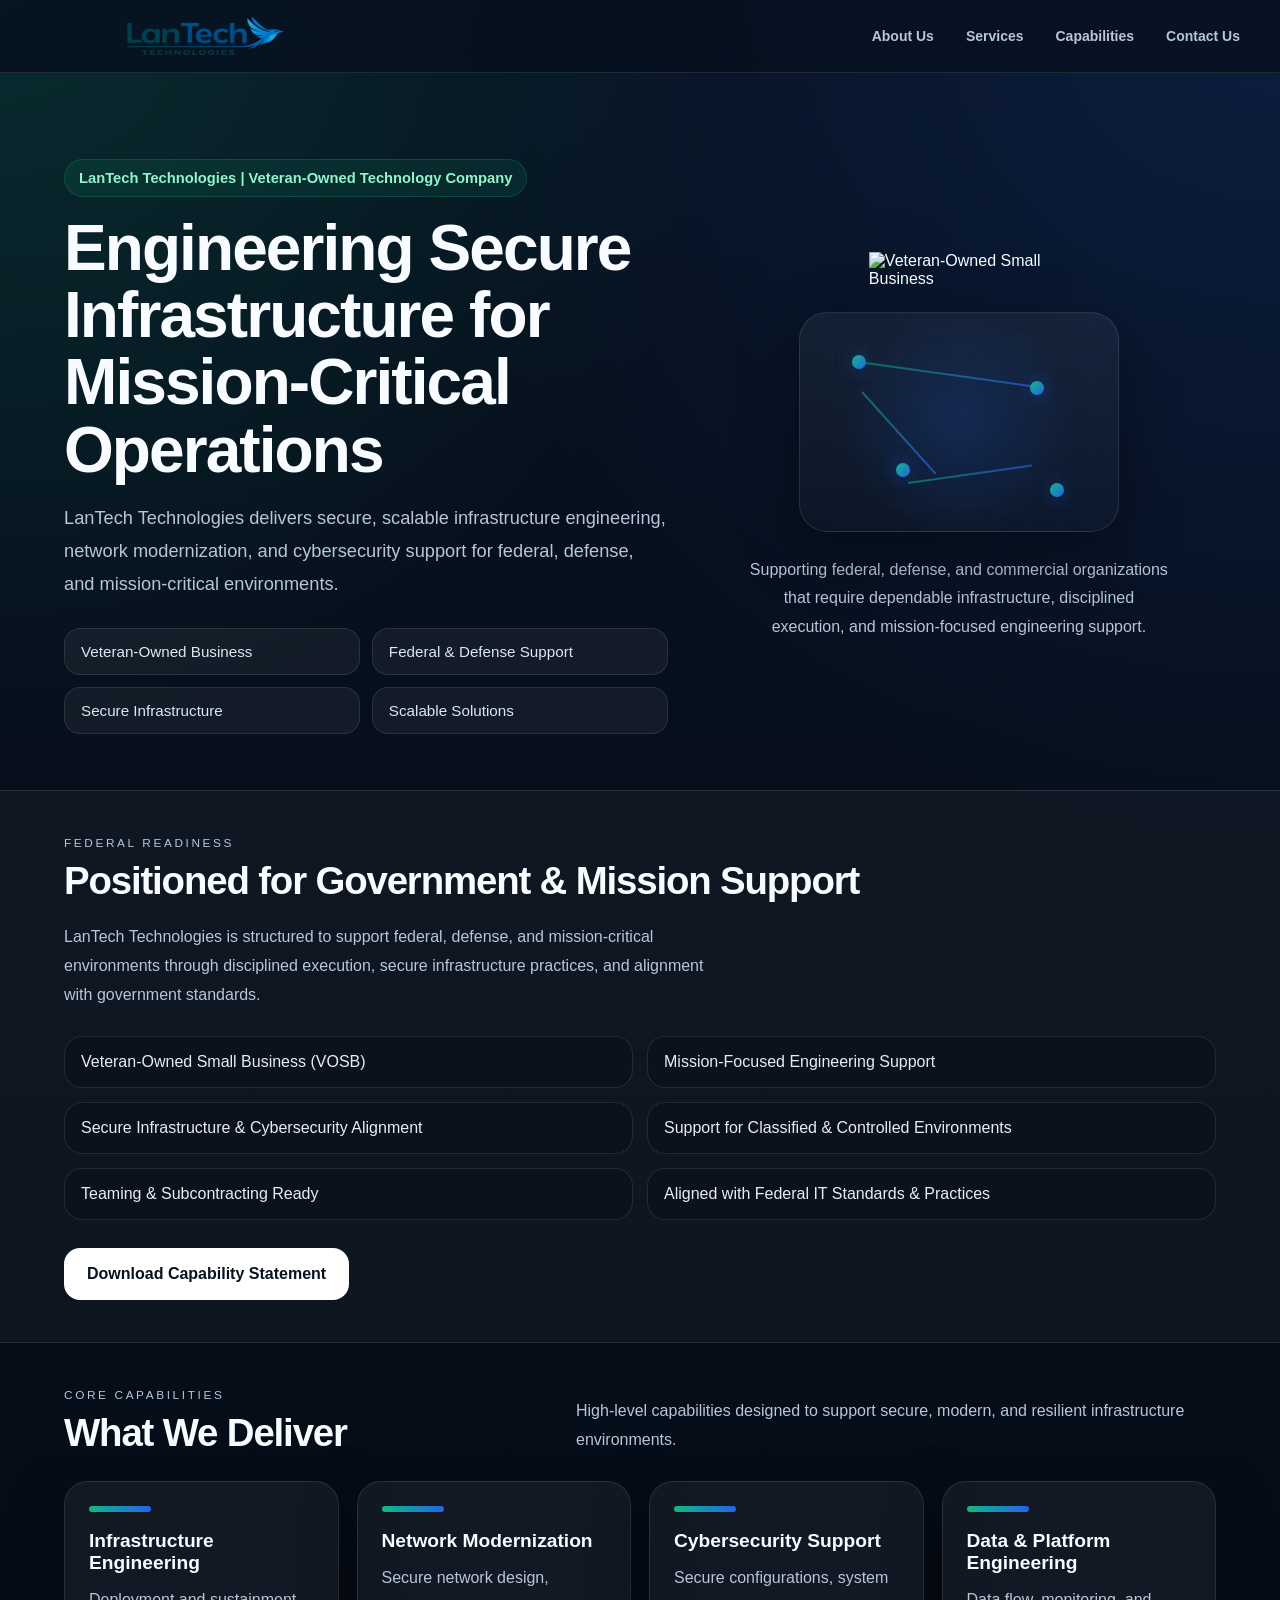
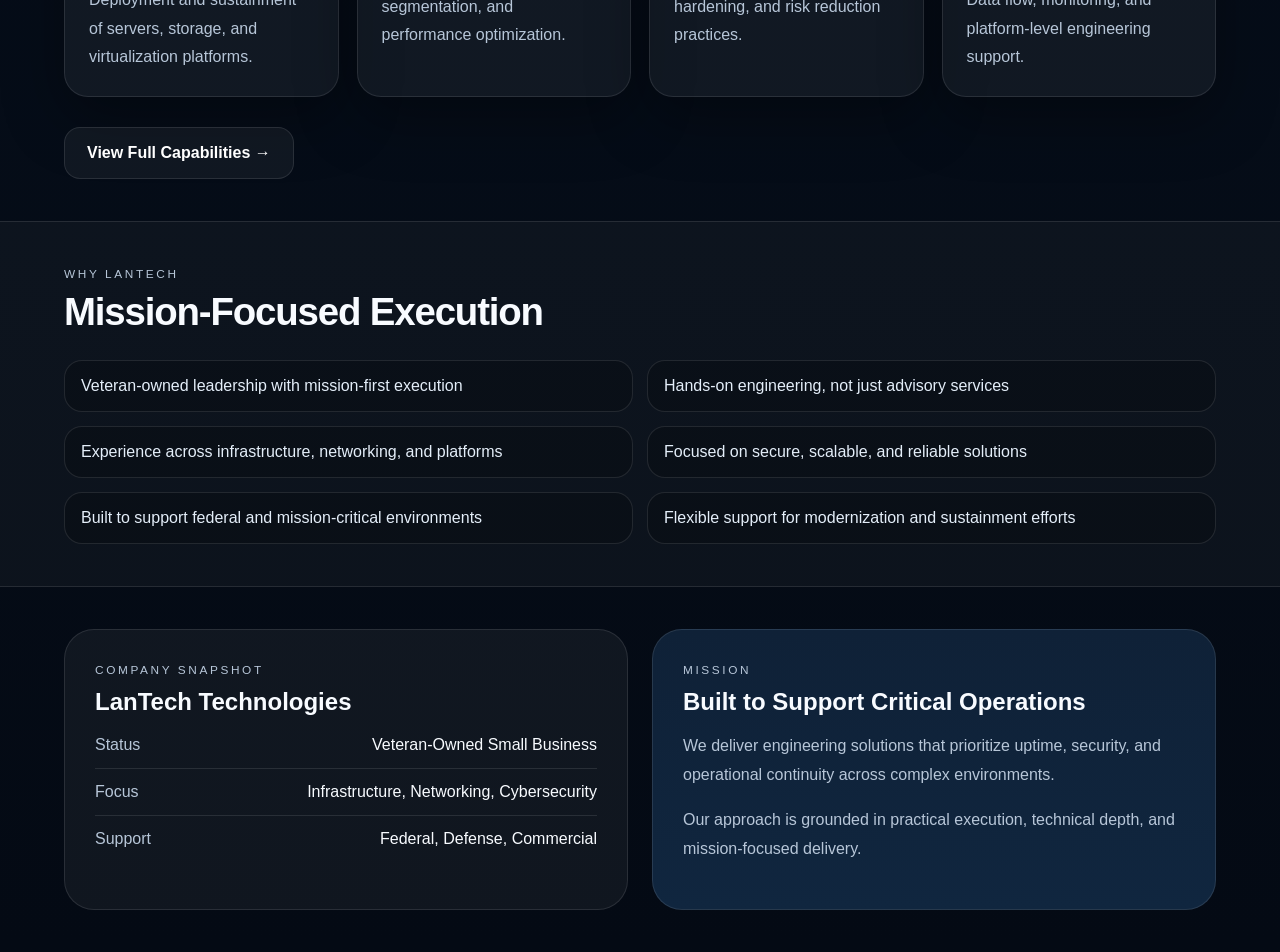
==== index.html @ 42e1f4a4 "Update index.html" ====
<!doctype html>
<html lang="en">
<head>
  <meta charset="utf-8"/>
  <meta name="viewport" content="width=device-width,initial-scale=1"/>
  <title>LanTech Technologies | Mission-Focused Infrastructure & Engineering</title>
<meta name="description" content="LanTech Technologies delivers secure, scalable infrastructure engineering, cybersecurity, networking, and mission-focused technical support for federal, defense, and commercial environments."/>
  <link rel="stylesheet" href="styles.css">
</head>

<body>

<header class="site-header">
  <div class="container nav">
    <a href="#top" class="brand">
      <img src="lantech-logo.png" alt="LanTech Technologies" class="brand-logo">
    </a>

    <nav class="nav-links">
      <a href="about.html">About Us</a>
      <a href="services.html">Services</a>
      <a href="capabilities.html">Capabilities</a>
      <a href="contact.html">Contact Us</a>
    </nav>
  </div>
</header>

<main>

  <!-- HERO -->
  <section id="top" class="hero">
  <div class="container hero-grid">

    <div>
      <span class="eyebrow">
        LanTech Technologies | Veteran-Owned Technology Company
      </span>

      <h1>
        Engineering Secure Infrastructure for Mission-Critical Operations
      </h1>

      <p class="lead">
        LanTech Technologies delivers secure, scalable infrastructure engineering,
        network modernization, and cybersecurity support for federal, defense,
        and mission-critical environments.
      </p>

      <div class="hero-badges">
        <div class="badge">Veteran-Owned Business</div>
        <div class="badge">Federal & Defense Support</div>
        <div class="badge">Secure Infrastructure</div>
        <div class="badge">Scalable Solutions</div>
      </div>
    </div>

    <div class="hero-visual">
      <div class="hero-visual-wrap">
        <img src="vosb-logo.png" alt="Veteran-Owned Small Business" class="vosb-logo">

        <div class="tech-visual-card">
          <div class="tech-node node-1"></div>
          <div class="tech-node node-2"></div>
          <div class="tech-node node-3"></div>
          <div class="tech-node node-4"></div>
          <div class="tech-line line-1"></div>
          <div class="tech-line line-2"></div>
          <div class="tech-line line-3"></div>
        </div>

        <p class="hero-side-copy">
          Supporting federal, defense, and commercial organizations that require
          dependable infrastructure, disciplined execution, and mission-focused
          engineering support.
        </p>
      </div>
    </div>

  </div>
</section>
  </section>

  <!-- ABOUT -->
  
<section class="band">
  <div class="container">

    <div class="section-head">
      <div>
        <span class="kicker">Federal Readiness</span>
        <h2>Positioned for Government & Mission Support</h2>
      </div>
      <p>
        LanTech Technologies is structured to support federal, defense, and
        mission-critical environments through disciplined execution, secure
        infrastructure practices, and alignment with government standards.
      </p>
    </div>

    <div class="list-grid">
      <div>Veteran-Owned Small Business (VOSB)</div>
      <div>Mission-Focused Engineering Support</div>
      <div>Secure Infrastructure & Cybersecurity Alignment</div>
      <div>Support for Classified & Controlled Environments</div>
      <div>Teaming & Subcontracting Ready</div>
      <div>Aligned with Federal IT Standards & Practices</div>
    </div>

    <div class="cta-row" style="margin-top: 28px;">
      <a href="lantech-capability-statement.pdf" class="btn primary" target="_blank">
        Download Capability Statement
      </a>
    </div>

  </div>
</section>
  <!-- CORE CAPABILITIES (SUMMARY) -->
  <section>
    <div class="container">
      <div class="section-head">
        <div>
          <span class="kicker">Core Capabilities</span>
          <h2>What We Deliver</h2>
        </div>
        <p>
          High-level capabilities designed to support secure, modern, and resilient
          infrastructure environments.
        </p>
      </div>

      <div class="cards">
        <div class="card">
          <div class="bar"></div>
          <h3>Infrastructure Engineering</h3>
          <p>
            Deployment and sustainment of servers, storage, and virtualization platforms.
          </p>
        </div>

        <div class="card">
          <div class="bar"></div>
          <h3>Network Modernization</h3>
          <p>
            Secure network design, segmentation, and performance optimization.
          </p>
        </div>

        <div class="card">
          <div class="bar"></div>
          <h3>Cybersecurity Support</h3>
          <p>
            Secure configurations, system hardening, and risk reduction practices.
          </p>
        </div>

        <div class="card">
          <div class="bar"></div>
          <h3>Data & Platform Engineering</h3>
          <p>
            Data flow, monitoring, and platform-level engineering support.
          </p>
        </div>
      </div>

      <div class="cta-row" style="margin-top:30px;">
        <a href="capabilities.html" class="btn secondary">
          View Full Capabilities →
        </a>
      </div>
    </div>
  </section>

  <!-- DIFFERENTIATORS -->
  <section class="band">
    <div class="container">
      <div class="section-head">
        <div>
          <span class="kicker">Why LanTech</span>
          <h2>Mission-Focused Execution</h2>
        </div>
      </div>

      <div class="list-grid">
        <div>Veteran-owned leadership with mission-first execution</div>
        <div>Hands-on engineering, not just advisory services</div>
        <div>Experience across infrastructure, networking, and platforms</div>
        <div>Focused on secure, scalable, and reliable solutions</div>
        <div>Built to support federal and mission-critical environments</div>
        <div>Flexible support for modernization and sustainment efforts</div>
      </div>
    </div>
  </section>

  <!-- COMPANY SNAPSHOT -->
  <section>
    <div class="container about-grid">
      <div class="about-card">
        <span class="kicker">Company Snapshot</span>
        <h2>LanTech Technologies</h2>

        <div class="profile-list">
          <div class="profile-row">
            <span>Status</span>
            <span>Veteran-Owned Small Business</span>
          </div>
          <div class="profile-row">
            <span>Focus</span>
            <span>Infrastructure, Networking, Cybersecurity</span>
          </div>
          <div class="profile-row">
            <span>Support</span>
            <span>Federal, Defense, Commercial</span>
          </div>
        </div>
      </div>

      <div class="about-card alt">
        <span class="kicker">Mission</span>
        <h2>Built to Support Critical Operations</h2>
        <p>
          We deliver engineering solutions that prioritize uptime, security, and
          operational continuity across complex environments.
        </p>
        <p>
          Our approach is grounded in practical execution, technical depth, and
          mission-focused delivery.
        </p>
      </div>
    </div>
  </section>

  <!-- CTA -->
  

</main>

</body>
</html>
---- styles.css ----
:root{
  --bg:#07111f;
  --bg-2:#0c1829;
  --panel:#0f2137;
  --panel-2:#10263f;
  --text:#f8fbff;
  --muted:#b7c6d8;
  --line:rgba(255,255,255,.10);
  --green:#10b981;
  --blue:#2563eb;
  --shadow:0 20px 60px rgba(0,0,0,.35);
  --radius:22px;
  --max:1200px;
}

*{box-sizing:border-box}

html{scroll-behavior:smooth}

body{
  margin:0;
  font-family:Inter, Arial, Helvetica, sans-serif;
  background:
    radial-gradient(circle at top left, rgba(16,185,129,.16), transparent 26%),
    radial-gradient(circle at top right, rgba(37,99,235,.16), transparent 30%),
    linear-gradient(180deg,var(--bg),#040a14);
  color:var(--text);
}

a{text-decoration:none;color:inherit}
img{max-width:100%;display:block}

.container{
  max-width:var(--max);
  margin:0 auto;
  padding:0 24px;
}

/* wider header area only */
.site-header .container{
  max-width:1600px;
  padding:0 40px;
}

/* ===== HEADER ===== */
.site-header{
  position:sticky;
  top:0;
  z-index:1000;
  background:rgba(7,17,31,.82);
  backdrop-filter:blur(12px);
  border-bottom:1px solid var(--line);
}

.nav{
  display:flex;
  align-items:center;
  justify-content:space-between;
  height:72px;
  width:100%;
}

.brand{
  display:flex;
  align-items:center;
  text-decoration:none;
  overflow:hidden;
  height:72px;
  flex-shrink:0;
  margin-right:60px;
}

/* This is tuned for your current logo file, which has a lot of empty space around it */
.brand-logo{
  display:block;
  width:auto;
  height:210px;          /* ⬅️ increased slightly */
  margin-top:-66px;      /* ⬅️ adjusted to keep it centered */
  margin-bottom:-66px;   /* ⬅️ adjusted */
  object-fit:contain;
}

.nav-links{
  display:flex;
  align-items:center;
  gap:32px;
  margin-left:auto;
}

.nav-links a{
  color:var(--muted);
  font-size:14px;
  font-weight:600;
  line-height:1;
  transition:color .2s ease;
}

.nav-links a:hover{
  color:#fff;
}

/* ===== HERO ===== */
.hero{padding:86px 0 56px}

.hero-grid{
  display:grid;
  grid-template-columns:1.08fr .92fr;
  gap:34px;
  align-items:stretch;
}

.eyebrow{
  display:inline-flex;
  align-items:center;
  gap:8px;
  border:1px solid rgba(16,185,129,.22);
  background:rgba(16,185,129,.10);
  color:#93f5ca;
  border-radius:999px;
  padding:10px 14px;
  font-size:.92rem;
  font-weight:700;
}

h1{
  margin:18px 0 18px;
  font-size:clamp(2.5rem,5vw,4.6rem);
  line-height:1.05;
  letter-spacing:-.03em;
}

.lead{
  color:var(--muted);
  max-width:720px;
  font-size:1.14rem;
  line-height:1.8;
}

.cta-row{
  display:flex;
  gap:14px;
  flex-wrap:wrap;
  margin-top:30px;
}

.btn{
  display:inline-flex;
  align-items:center;
  justify-content:center;
  min-height:52px;
  padding:0 22px;
  border-radius:16px;
  font-weight:700;
  border:1px solid var(--line);
}

.btn.primary{
  background:#fff;
  color:#07111f;
}

.btn.secondary{
  background:rgba(255,255,255,.05);
  color:#fff;
}

.hero-badges{
  display:grid;
  grid-template-columns:repeat(2,minmax(0,1fr));
  gap:12px;
  margin-top:28px;
}

.hero-badges .badge{
  border:1px solid var(--line);
  background:rgba(255,255,255,.05);
  border-radius:16px;
  padding:14px 16px;
  color:#dce7f4;
  font-size:.95rem;
}

/* ===== PANELS / CARDS ===== */
.panel{
  border:1px solid var(--line);
  background:linear-gradient(180deg,rgba(255,255,255,.07),rgba(255,255,255,.04));
  border-radius:32px;
  box-shadow:var(--shadow);
  padding:28px;
}

.panel h3{
  margin:0 0 10px;
  font-size:1.6rem;
}

.kicker{
  color:var(--muted);
  text-transform:uppercase;
  letter-spacing:.22em;
  font-size:.74rem;
}

.snapshot-grid{
  display:grid;
  grid-template-columns:repeat(2,minmax(0,1fr));
  gap:12px;
  margin:20px 0 24px;
}

.snapshot-grid div,
.mini-card{
  background:rgba(255,255,255,.05);
  border:1px solid var(--line);
  border-radius:16px;
  padding:14px 15px;
}

.mini-card strong{
  display:block;
  margin-bottom:6px;
}

section{padding:42px 0}

.section-head{
  display:flex;
  justify-content:space-between;
  align-items:end;
  gap:20px;
  flex-wrap:wrap;
  margin-bottom:26px;
}

.section-head h2{
  margin:8px 0 0;
  font-size:clamp(2rem,3vw,3rem);
  letter-spacing:-.03em;
}

.section-head p{
  max-width:640px;
  color:var(--muted);
  line-height:1.8;
  margin:0;
}

.cards{
  display:grid;
  grid-template-columns:repeat(4,minmax(0,1fr));
  gap:18px;
}

.card{
  border:1px solid var(--line);
  background:rgba(255,255,255,.05);
  border-radius:24px;
  padding:24px;
  box-shadow:var(--shadow);
}

.card .bar{
  width:62px;
  height:6px;
  border-radius:999px;
  background:linear-gradient(90deg,var(--green),var(--blue));
  margin-bottom:18px;
}

.card h3{
  margin:0 0 12px;
  font-size:1.2rem;
}

.card p{
  margin:0;
  color:var(--muted);
  line-height:1.8;
}

/* ===== BANDS / GRIDS ===== */
.band{
  border-top:1px solid var(--line);
  border-bottom:1px solid var(--line);
  background:rgba(255,255,255,.03);
}

.band-grid{
  display:grid;
  grid-template-columns:.95fr 1.05fr;
  gap:32px;
  align-items:start;
}

.list-grid{
  display:grid;
  grid-template-columns:repeat(2,minmax(0,1fr));
  gap:14px;
}

.list-grid div{
  border:1px solid var(--line);
  border-radius:18px;
  background:rgba(0,0,0,.18);
  padding:16px;
  color:#e4eef9;
}

.about-grid,
.contact-grid{
  display:grid;
  grid-template-columns:1fr 1fr;
  gap:24px;
}

.about-card,
.contact-card{
  border:1px solid var(--line);
  border-radius:30px;
  padding:30px;
  background:rgba(255,255,255,.05);
}

.about-card.alt{
  background:linear-gradient(180deg,var(--panel),var(--panel-2));
}

.profile-list{
  display:grid;
  gap:14px;
  margin-top:20px;
}

.profile-row{
  display:flex;
  justify-content:space-between;
  gap:18px;
  border-bottom:1px solid var(--line);
  padding-bottom:14px;
}

.profile-row:last-child{
  border-bottom:none;
  padding-bottom:0;
}

.profile-row span:first-child{
  color:var(--muted);
}

footer{
  padding:28px 0 40px;
  border-top:1px solid var(--line);
  color:var(--muted);
  font-size:.95rem;
}

.capabilities-hero{
  padding:90px 0 60px;
}

/* ===== RESPONSIVE ===== */
@media (max-width: 1024px){
  .hero-grid,
  .band-grid,
  .about-grid,
  .contact-grid{
    grid-template-columns:1fr;
  }

  .cards{
    grid-template-columns:repeat(2,minmax(0,1fr));
  }
}

@media (max-width: 900px){
  .nav{
    height:auto;
    min-height:72px;
    padding:12px 18px;
    flex-direction:column;
    align-items:flex-start;
    gap:12px;
  }

  .brand{
    height:56px;
  }

  .brand-logo{
    height:130px;
    margin-top:-37px;
    margin-bottom:-37px;
  }

  .nav-links{
    flex-wrap:wrap;
    gap:18px;
  }

  .nav-links a{
    font-size:13px;
  }
}

@media (max-width: 720px){
  .hero{padding-top:60px}
  .cards,
  .list-grid,
  .hero-badges,
  .snapshot-grid{
    grid-template-columns:1fr;
  }

  .profile-row{
    flex-direction:column;
  }

  .container{
    padding:0 18px;
  }
}
.capabilities-hero .lead{
  max-width: 900px;
}

.capabilities-hero h1{
  max-width: 14ch;
}

.about-card h2,
.contact-card h2{
  margin-top: 10px;
  margin-bottom: 16px;
}

.about-card p,
.contact-card p{
  color: var(--muted);
  line-height: 1.8;
}
.hero-visual{
  display:flex;
  align-items:center;
  justify-content:center;
}

.hero-visual-wrap{
  position:relative;
  width:100%;
  min-height:420px;
  display:flex;
  flex-direction:column;
  align-items:center;
  justify-content:center;
  gap:24px;
}

.vosb-logo{
  width:180px;
  height:auto;
  z-index:2;
  filter:drop-shadow(0 14px 30px rgba(0,0,0,.35));
}

.tech-visual-card{
  position:relative;
  width:320px;
  height:220px;
  border:1px solid rgba(255,255,255,.10);
  border-radius:28px;
  background:
    radial-gradient(circle at center, rgba(37,99,235,.18), transparent 60%),
    linear-gradient(180deg, rgba(255,255,255,.05), rgba(255,255,255,.02));
  box-shadow:var(--shadow);
  overflow:hidden;
}

.tech-visual-card::before{
  content:"";
  position:absolute;
  inset:0;
  background-image:
    linear-gradient(rgba(255,255,255,.04) 1px, transparent 1px),
    linear-gradient(90deg, rgba(255,255,255,.04) 1px, transparent 1px);
  background-size:32px 32px;
  opacity:.35;
}

.tech-node{
  position:absolute;
  width:14px;
  height:14px;
  border-radius:50%;
  background:linear-gradient(135deg, var(--green), var(--blue));
  box-shadow:0 0 18px rgba(37,99,235,.45);
  z-index:2;
}

.node-1{top:42px;left:52px}
.node-2{top:68px;right:74px}
.node-3{bottom:54px;left:96px}
.node-4{bottom:34px;right:54px}

.tech-line{
  position:absolute;
  height:2px;
  background:linear-gradient(90deg, rgba(16,185,129,.5), rgba(37,99,235,.65));
  transform-origin:left center;
  z-index:1;
}

.line-1{
  top:49px;
  left:66px;
  width:170px;
  transform:rotate(8deg);
}

.line-2{
  top:78px;
  left:62px;
  width:110px;
  transform:rotate(48deg);
}

.line-3{
  bottom:47px;
  left:108px;
  width:125px;
  transform:rotate(-8deg);
}

.hero-side-copy{
  max-width:420px;
  color:var(--muted);
  line-height:1.8;
  text-align:center;
  margin:0;
}

@media (max-width: 1024px){
  .hero-visual-wrap{
    min-height:320px;
  }

  .tech-visual-card{
    width:280px;
    height:200px;
  }

  .vosb-logo{
    width:150px;
  }
}

@media (max-width: 720px){
  .hero-side-copy{
    text-align:left;
    max-width:none;
  }
}
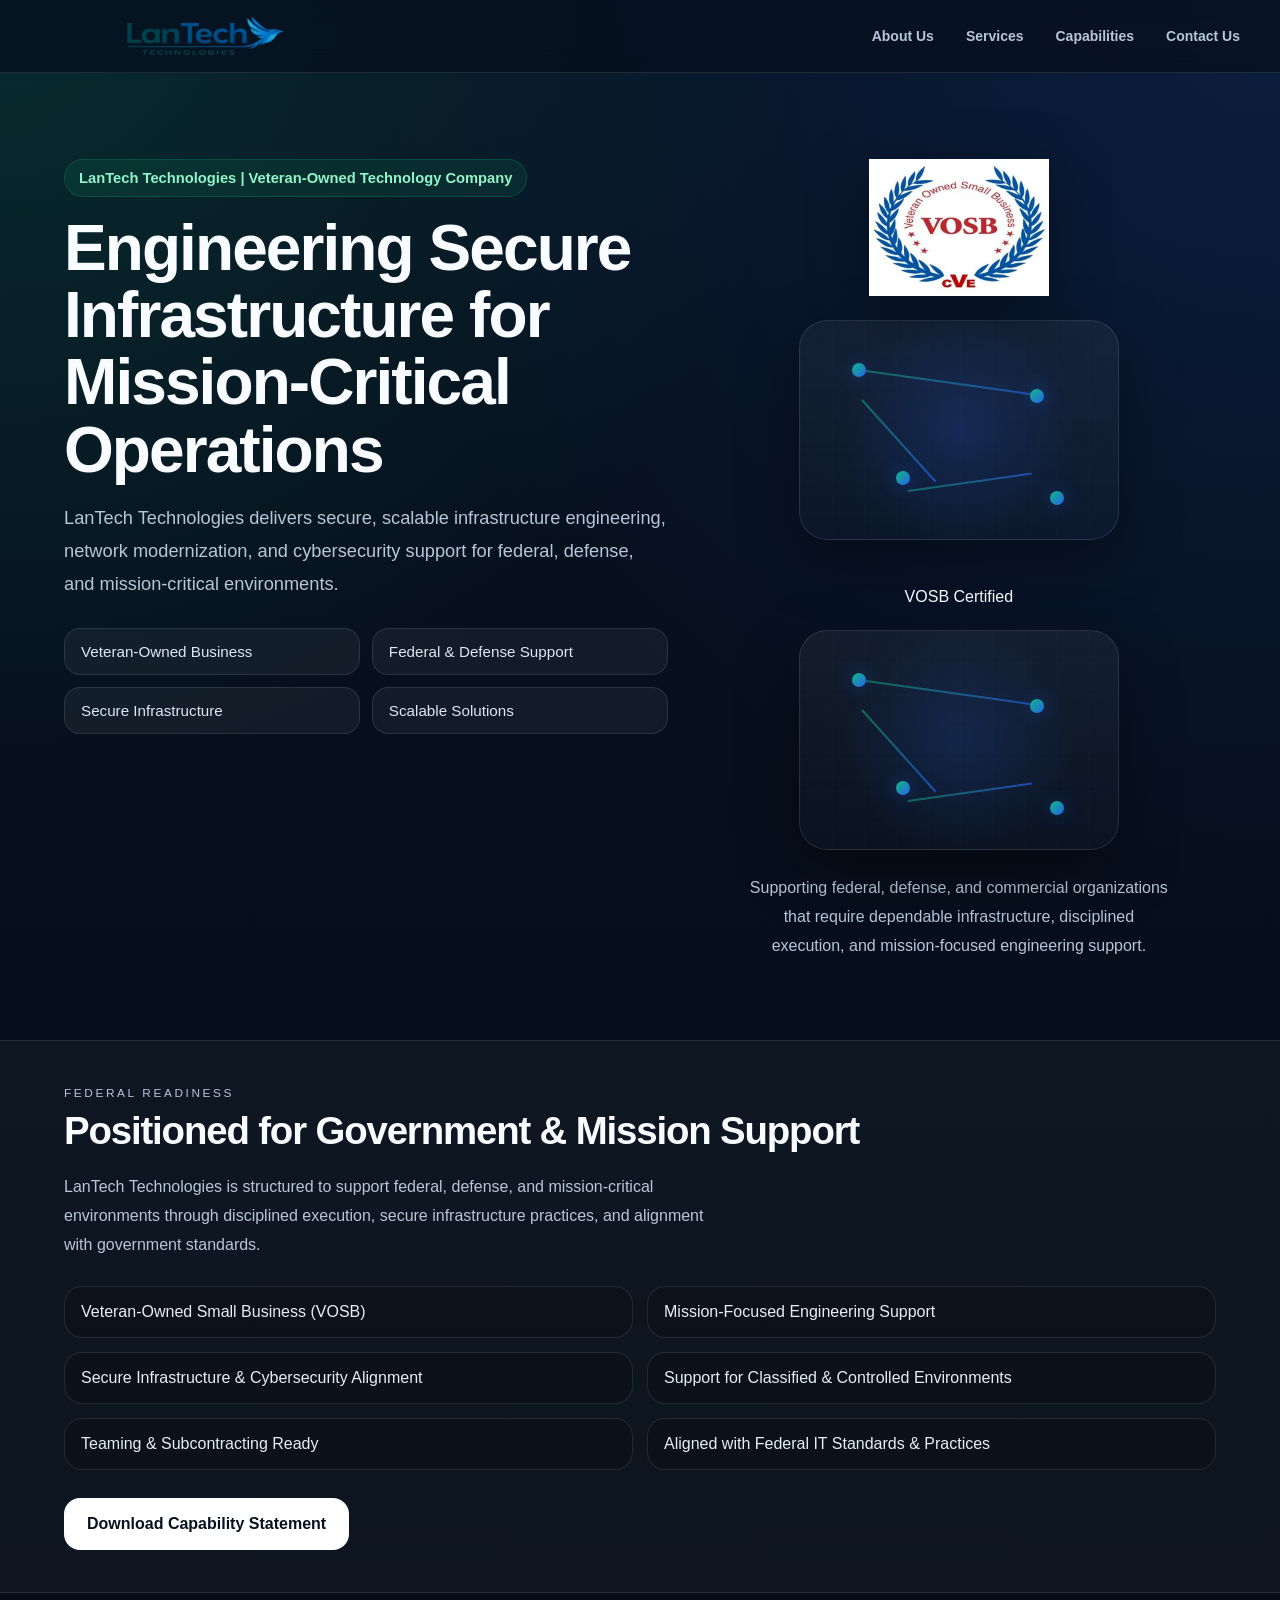
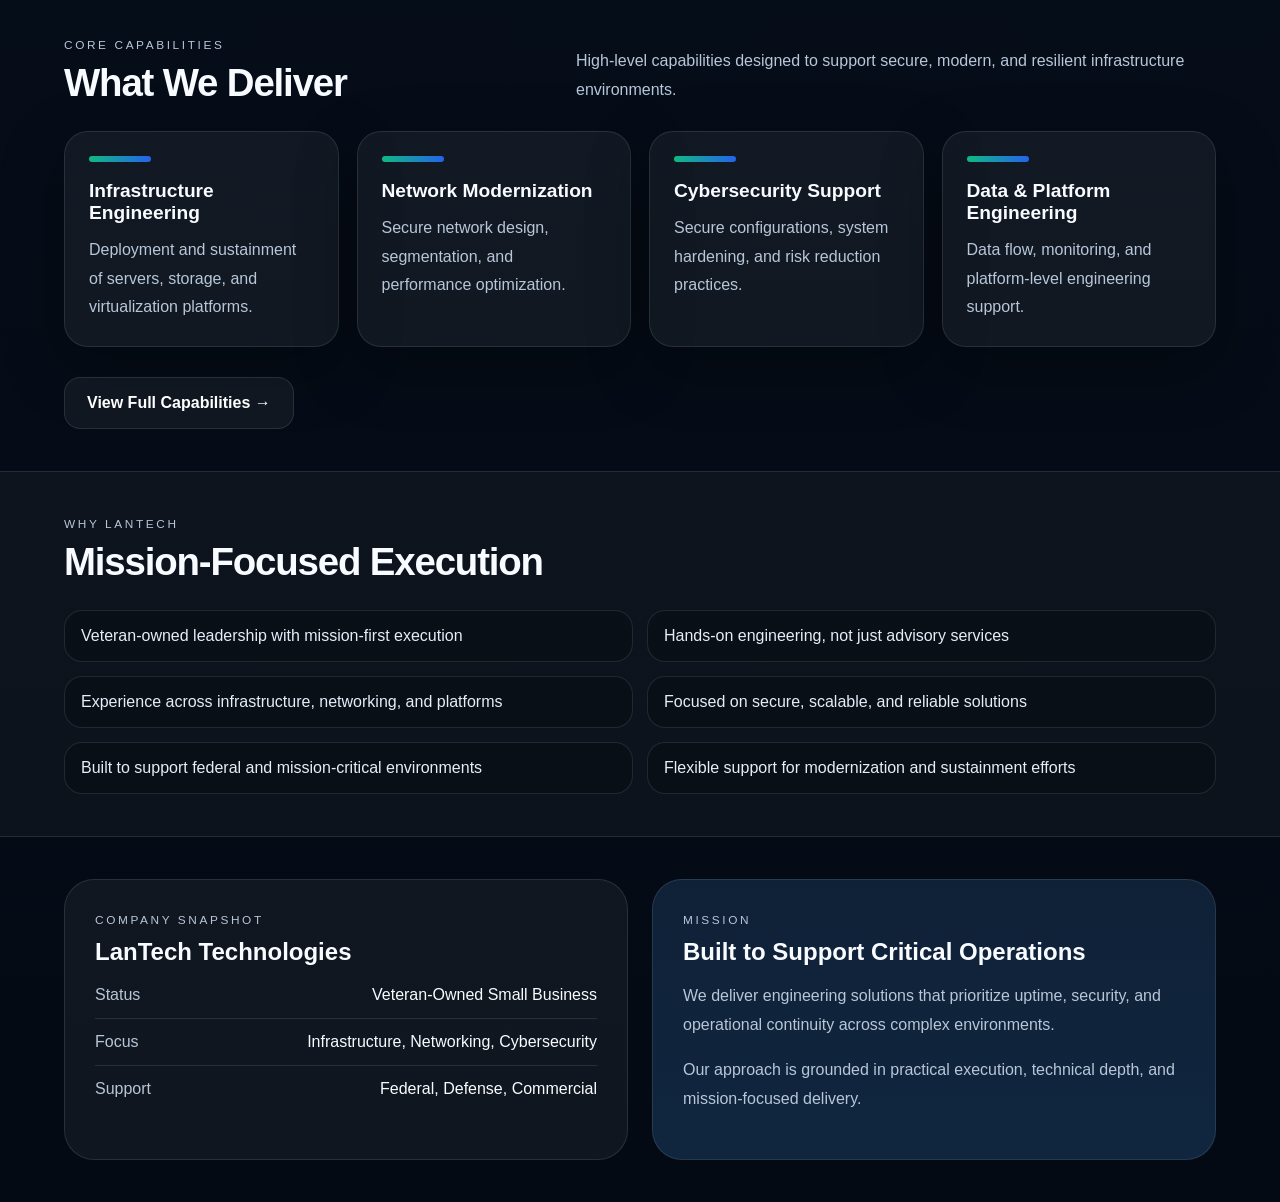
==== commit ddf23743: "Update index.html" ====
--- a/index.html
+++ b/index.html
@@ -68,15 +68,36 @@
           <div class="tech-line line-3"></div>
         </div>
 
-        <p class="hero-side-copy">
-          Supporting federal, defense, and commercial organizations that require
-          dependable infrastructure, disciplined execution, and mission-focused
-          engineering support.
-        </p>
-      </div>
-    </div>
+        <div class="hero-visual">
+  <div class="hero-visual-wrap">
+
+    <!-- VOSB BADGE -->
+    <div class="cred-badge">
+      <span class="cred-dot"></span>
+      <span class="cred-text">VOSB Certified</span>
+    </div>
+
+    <!-- TECH VISUAL -->
+    <div class="tech-visual-card">
+      <div class="tech-node node-1"></div>
+      <div class="tech-node node-2"></div>
+      <div class="tech-node node-3"></div>
+      <div class="tech-node node-4"></div>
+
+      <div class="tech-line line-1"></div>
+      <div class="tech-line line-2"></div>
+      <div class="tech-line line-3"></div>
+    </div>
+
+    <!-- SUPPORT TEXT -->
+    <p class="hero-side-copy">
+      Supporting federal, defense, and commercial organizations that require
+      dependable infrastructure, disciplined execution, and mission-focused
+      engineering support.
+    </p>
 
   </div>
+</div>
 </section>
   </section>
 
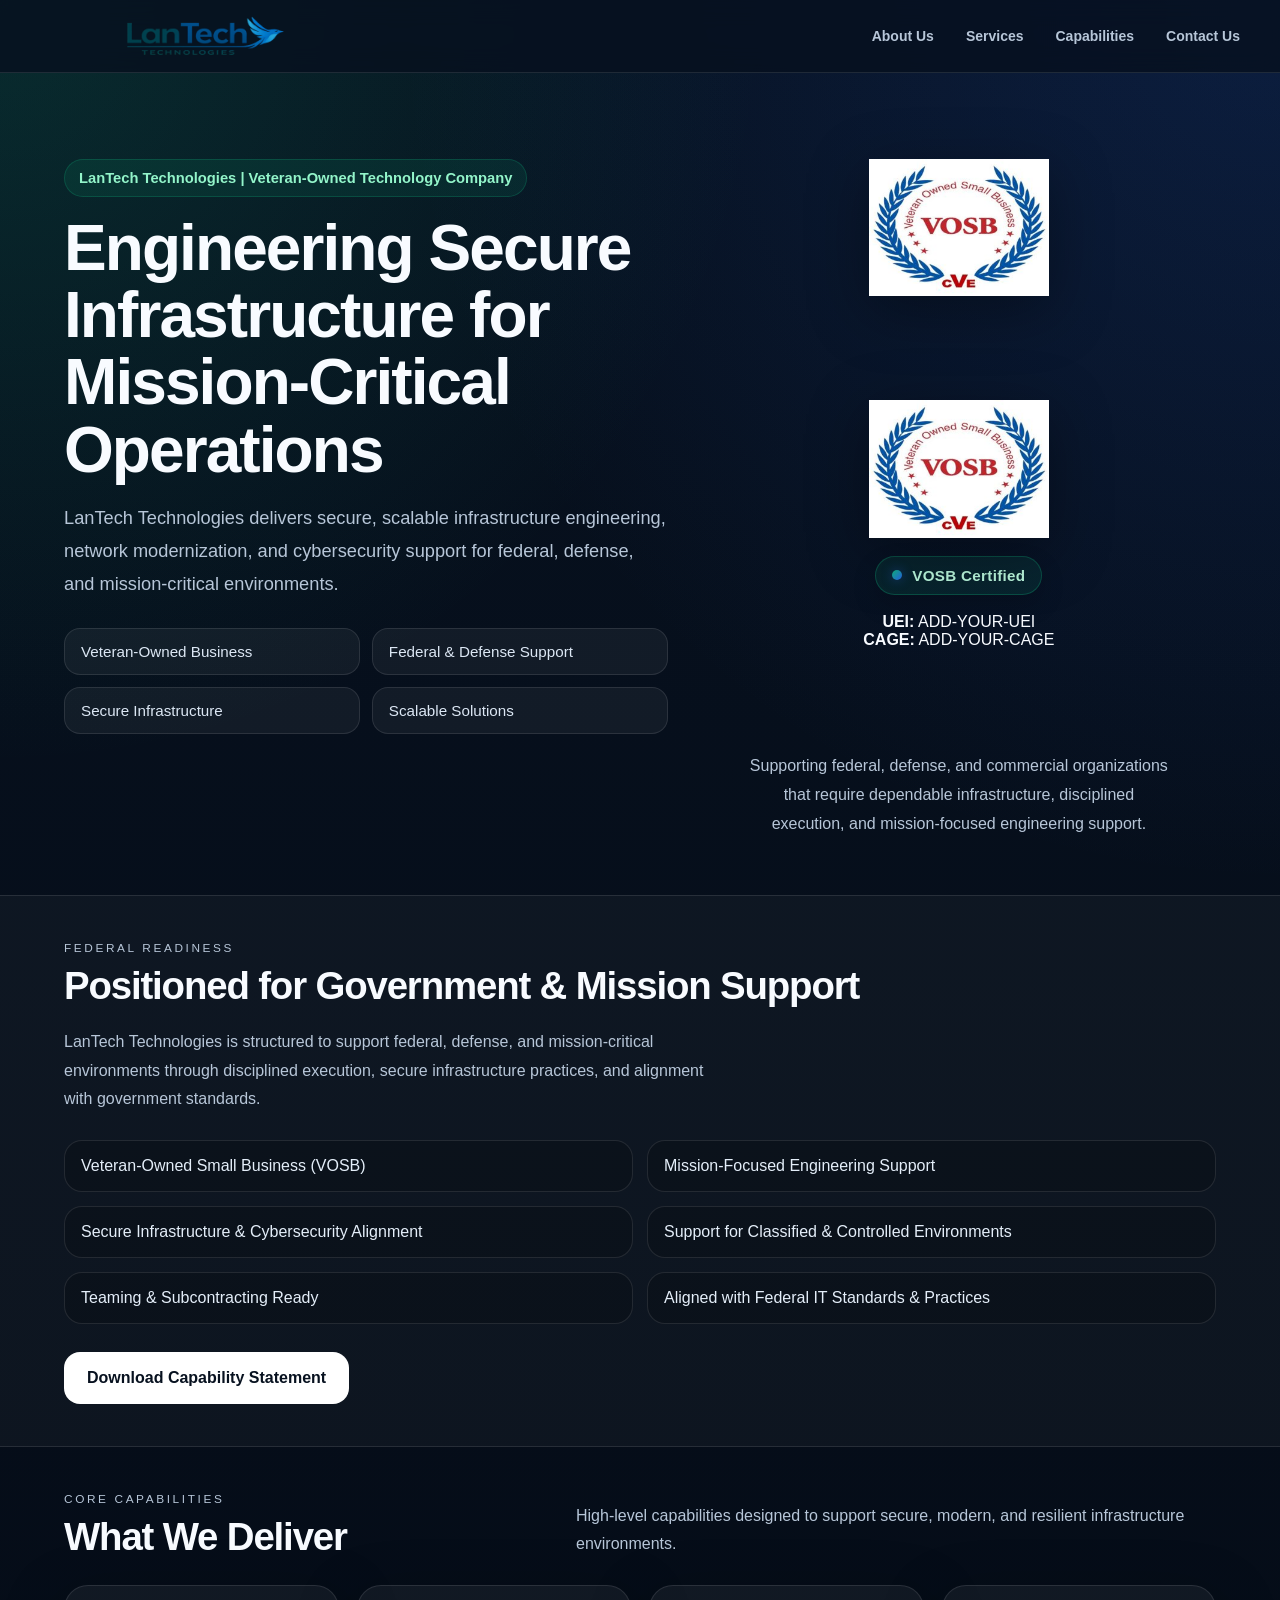
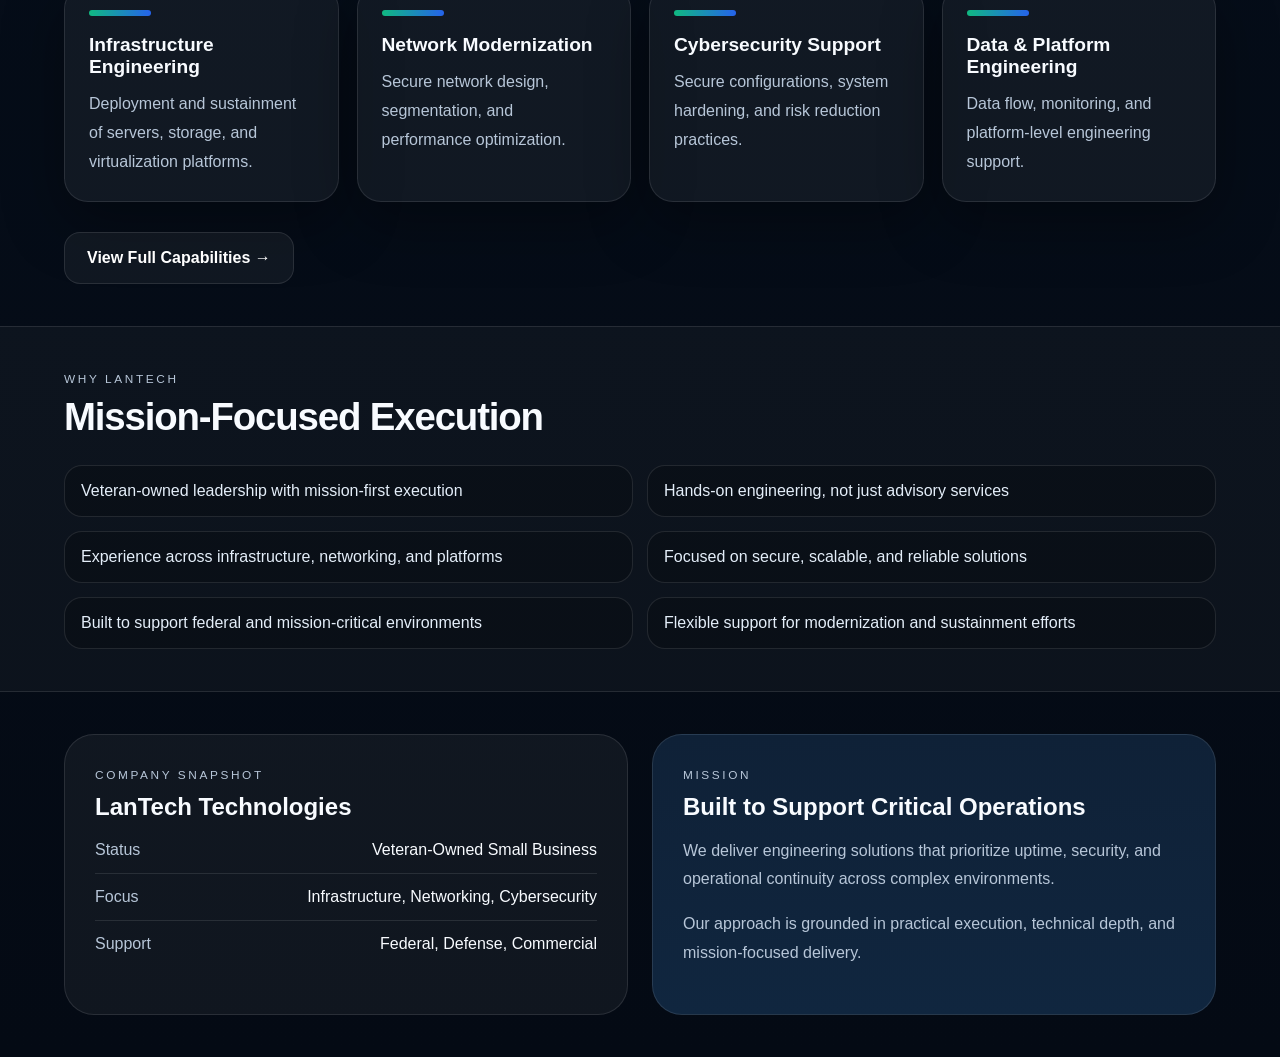
==== commit 83e106f6: "Update index.html" ====
--- a/index.html
+++ b/index.html
@@ -58,36 +58,28 @@
       <div class="hero-visual-wrap">
         <img src="vosb-logo.png" alt="Veteran-Owned Small Business" class="vosb-logo">
 
-        <div class="tech-visual-card">
-          <div class="tech-node node-1"></div>
-          <div class="tech-node node-2"></div>
-          <div class="tech-node node-3"></div>
-          <div class="tech-node node-4"></div>
-          <div class="tech-line line-1"></div>
-          <div class="tech-line line-2"></div>
-          <div class="tech-line line-3"></div>
-        </div>
+        
 
         <div class="hero-visual">
   <div class="hero-visual-wrap">
 
-    <!-- VOSB BADGE -->
+    <img src="vosb-logo.png" alt="Veteran-Owned Small Business" class="vosb-logo">
+
     <div class="cred-badge">
       <span class="cred-dot"></span>
       <span class="cred-text">VOSB Certified</span>
     </div>
 
+    <div class="cred-meta">
+      <div><strong>UEI:</strong> ADD-YOUR-UEI</div>
+      <div><strong>CAGE:</strong> ADD-YOUR-CAGE</div>
+    </div>
+
+  </div>
+</div>
+
     <!-- TECH VISUAL -->
-    <div class="tech-visual-card">
-      <div class="tech-node node-1"></div>
-      <div class="tech-node node-2"></div>
-      <div class="tech-node node-3"></div>
-      <div class="tech-node node-4"></div>
-
-      <div class="tech-line line-1"></div>
-      <div class="tech-line line-2"></div>
-      <div class="tech-line line-3"></div>
-    </div>
+    
 
     <!-- SUPPORT TEXT -->
     <p class="hero-side-copy">
--- a/styles.css
+++ b/styles.css
@@ -560,3 +560,60 @@
     max-width:none;
   }
 }
+/* ===== HERO RIGHT SIDE BADGE ===== */
+
+.hero-visual {
+  display: flex;
+  align-items: center;
+  justify-content: center;
+}
+
+.hero-visual-wrap {
+  text-align: center;
+  display: flex;
+  flex-direction: column;
+  align-items: center;
+  gap: 18px;
+}
+
+/* VOSB BADGE */
+.cred-badge {
+  display: inline-flex;
+  align-items: center;
+  gap: 10px;
+  padding: 10px 16px;
+  border-radius: 999px;
+  border: 1px solid rgba(16,185,129,.28);
+  background: rgba(16,185,129,.10);
+  color: #baf7dd;
+  font-size: 0.95rem;
+  font-weight: 700;
+  box-shadow: 0 10px 24px rgba(0,0,0,.18);
+}
+
+.cred-dot {
+  width: 10px;
+  height: 10px;
+  border-radius: 50%;
+  background: linear-gradient(135deg, var(--green), var(--blue));
+  box-shadow: 0 0 12px rgba(37,99,235,.45);
+}
+
+.cred-text {
+  letter-spacing: 0.02em;
+}
+
+/* RIGHT SIDE TEXT */
+.hero-side-copy {
+  max-width: 420px;
+  color: var(--muted);
+  line-height: 1.8;
+  margin: 0;
+}
+
+/* MOBILE FIX */
+@media (max-width: 720px) {
+  .hero-side-copy {
+    text-align: left;
+  }
+}
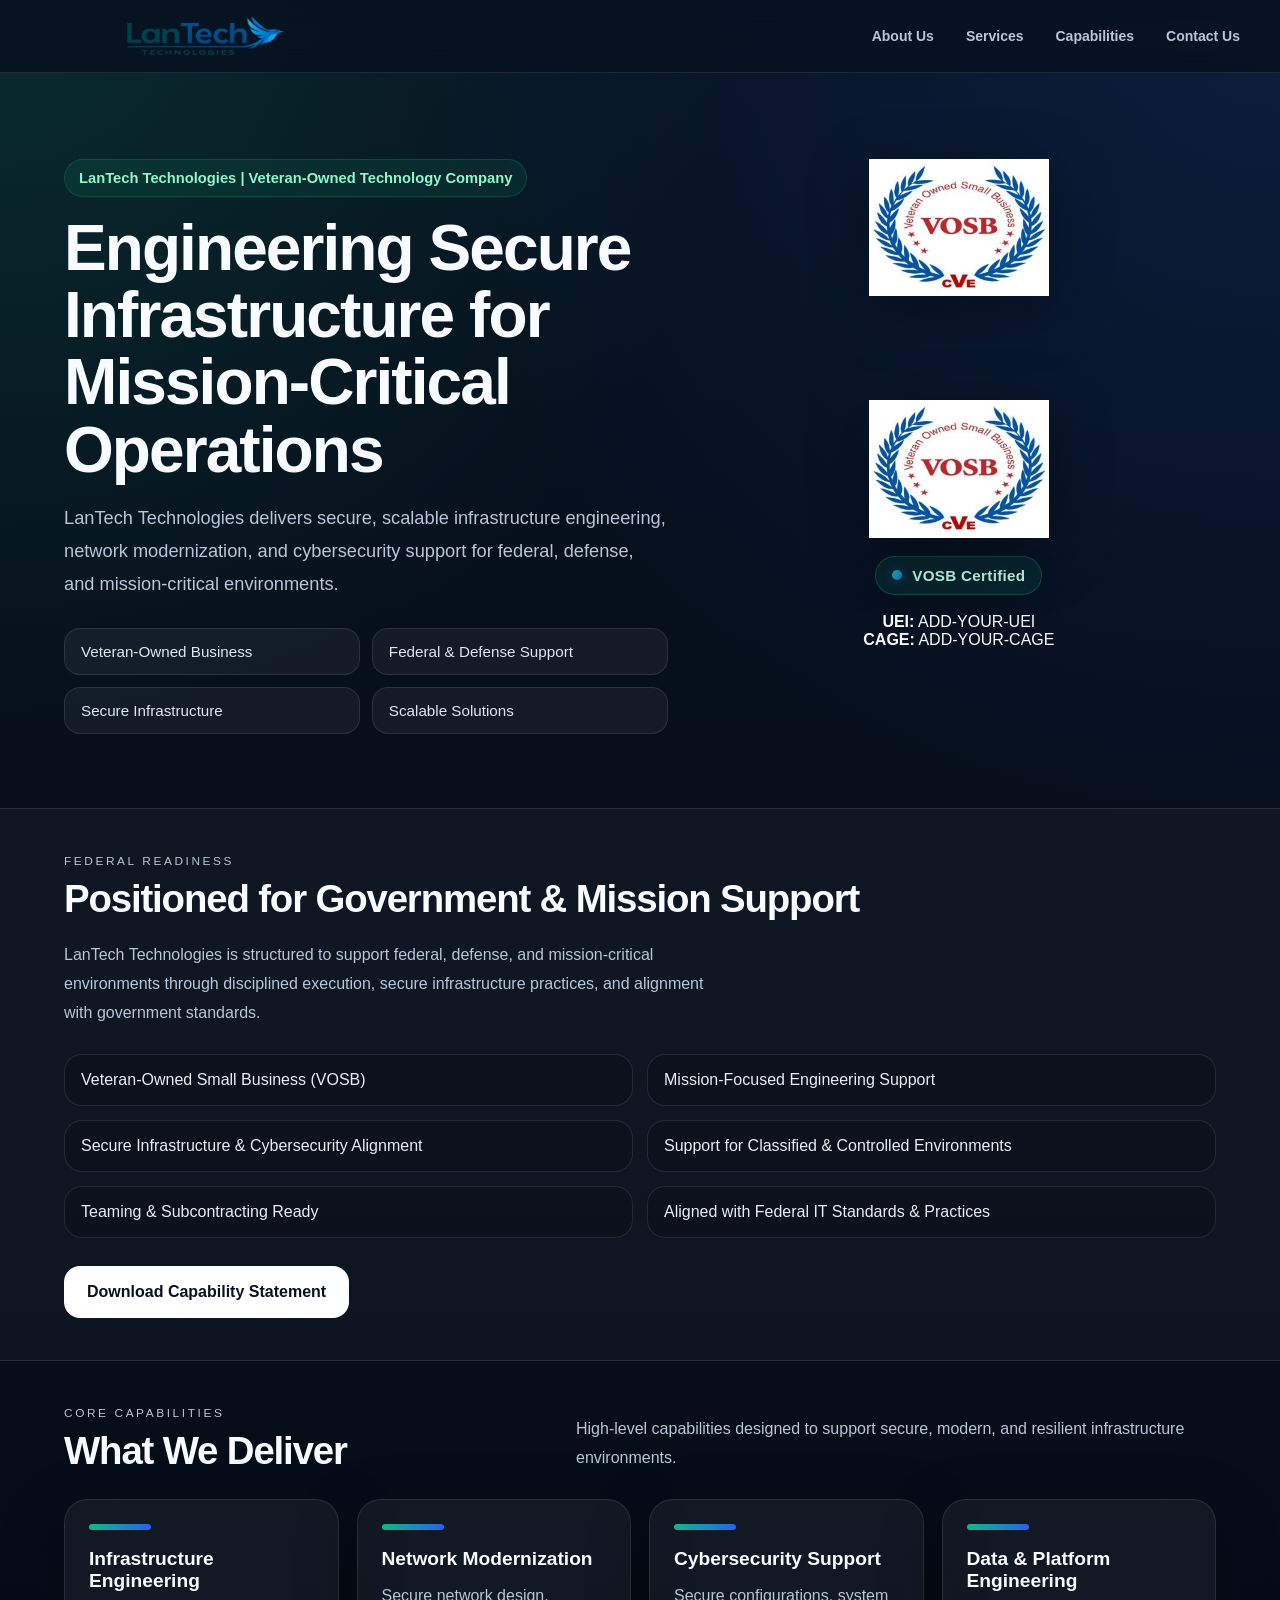
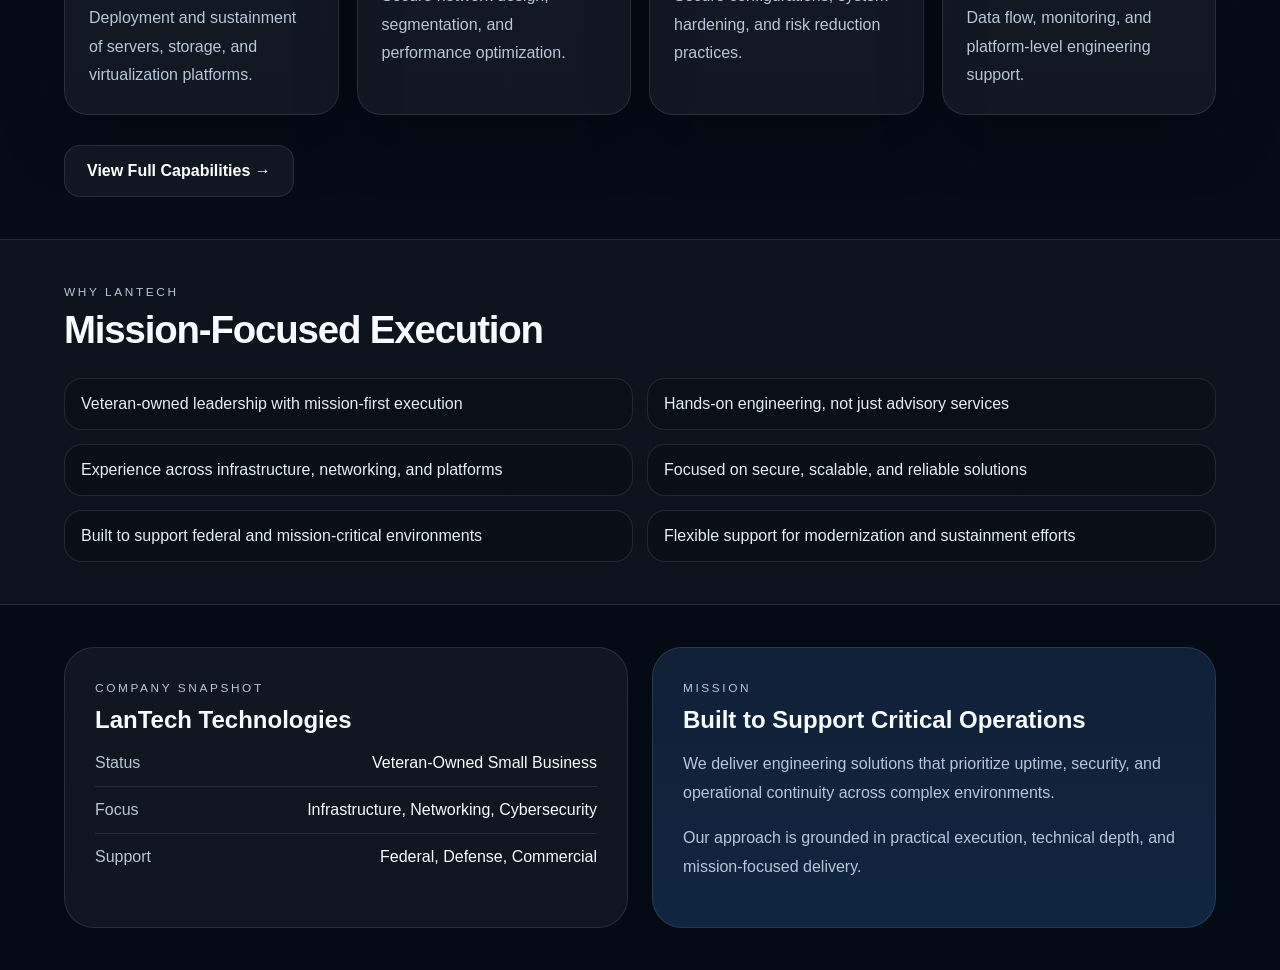
==== commit 097c77a1: "Update index.html" ====
--- a/index.html
+++ b/index.html
@@ -83,9 +83,7 @@
 
     <!-- SUPPORT TEXT -->
     <p class="hero-side-copy">
-      Supporting federal, defense, and commercial organizations that require
-      dependable infrastructure, disciplined execution, and mission-focused
-      engineering support.
+     
     </p>
 
   </div>
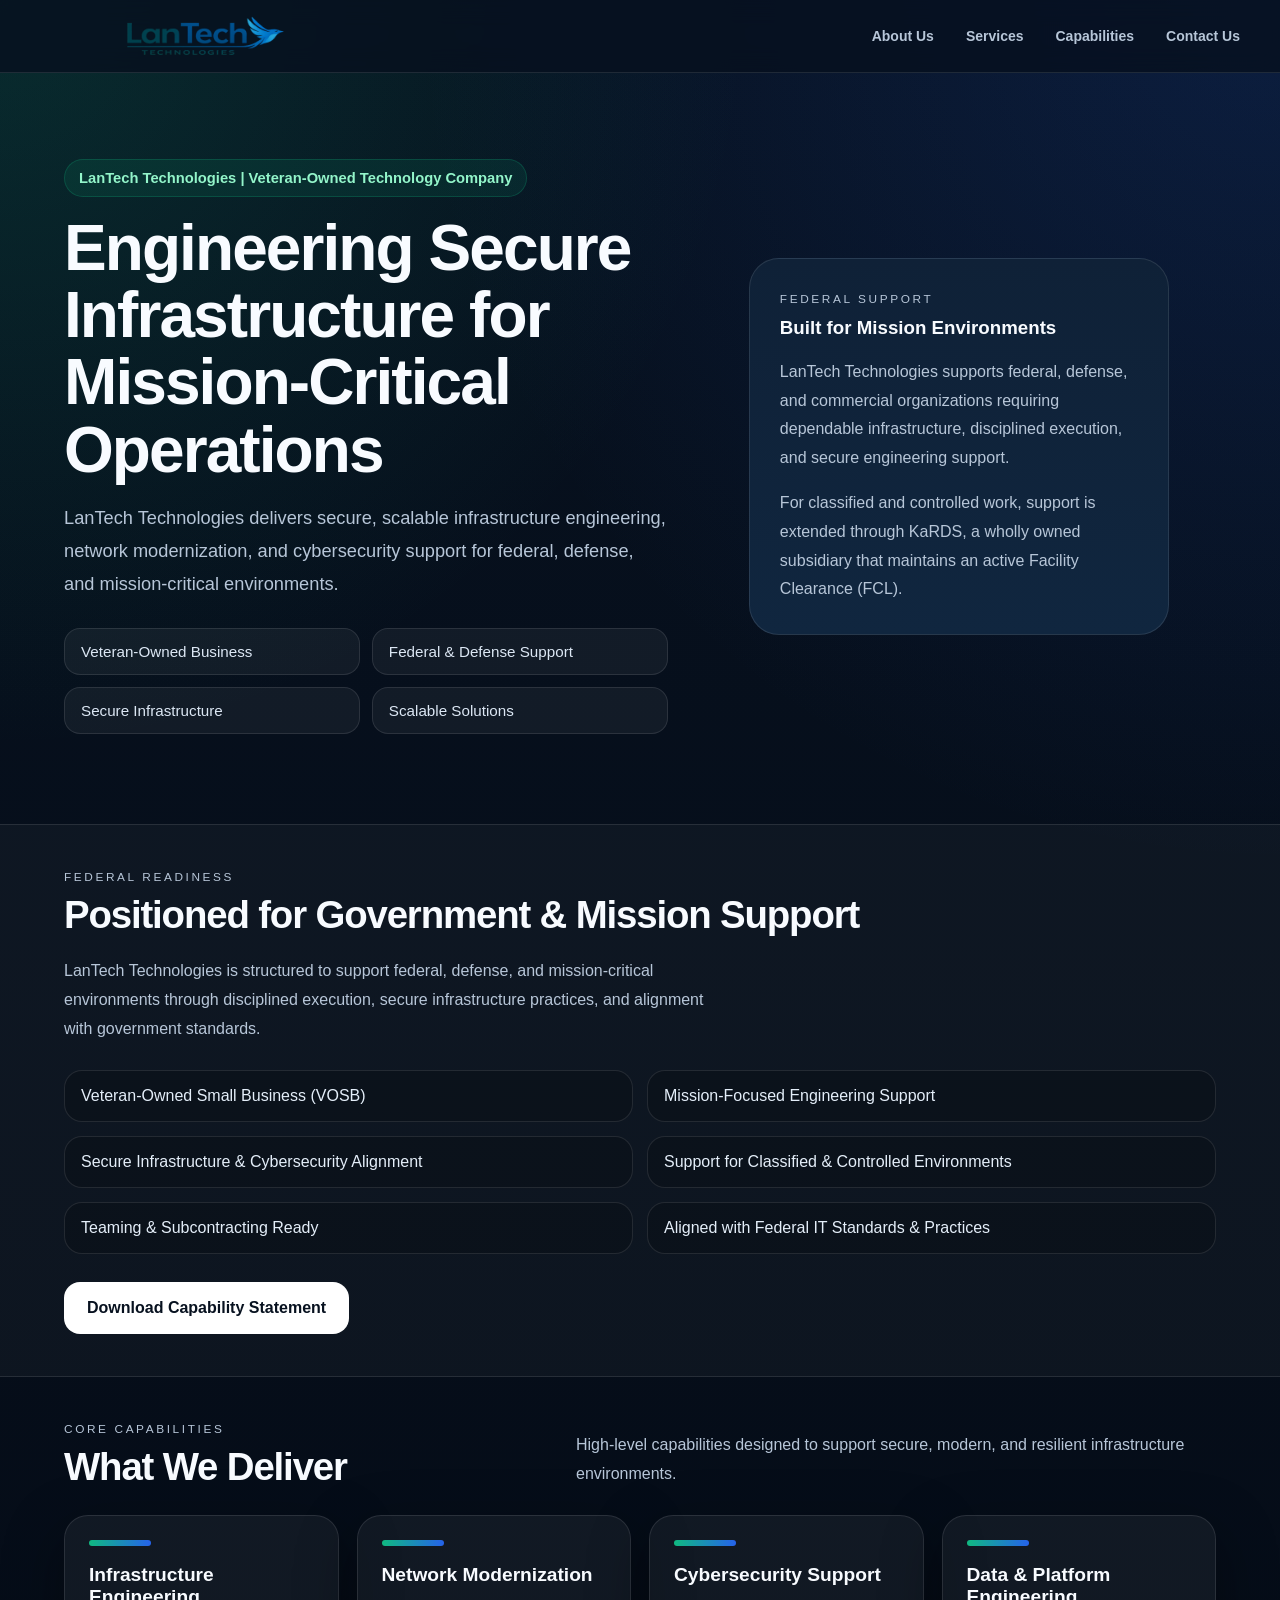
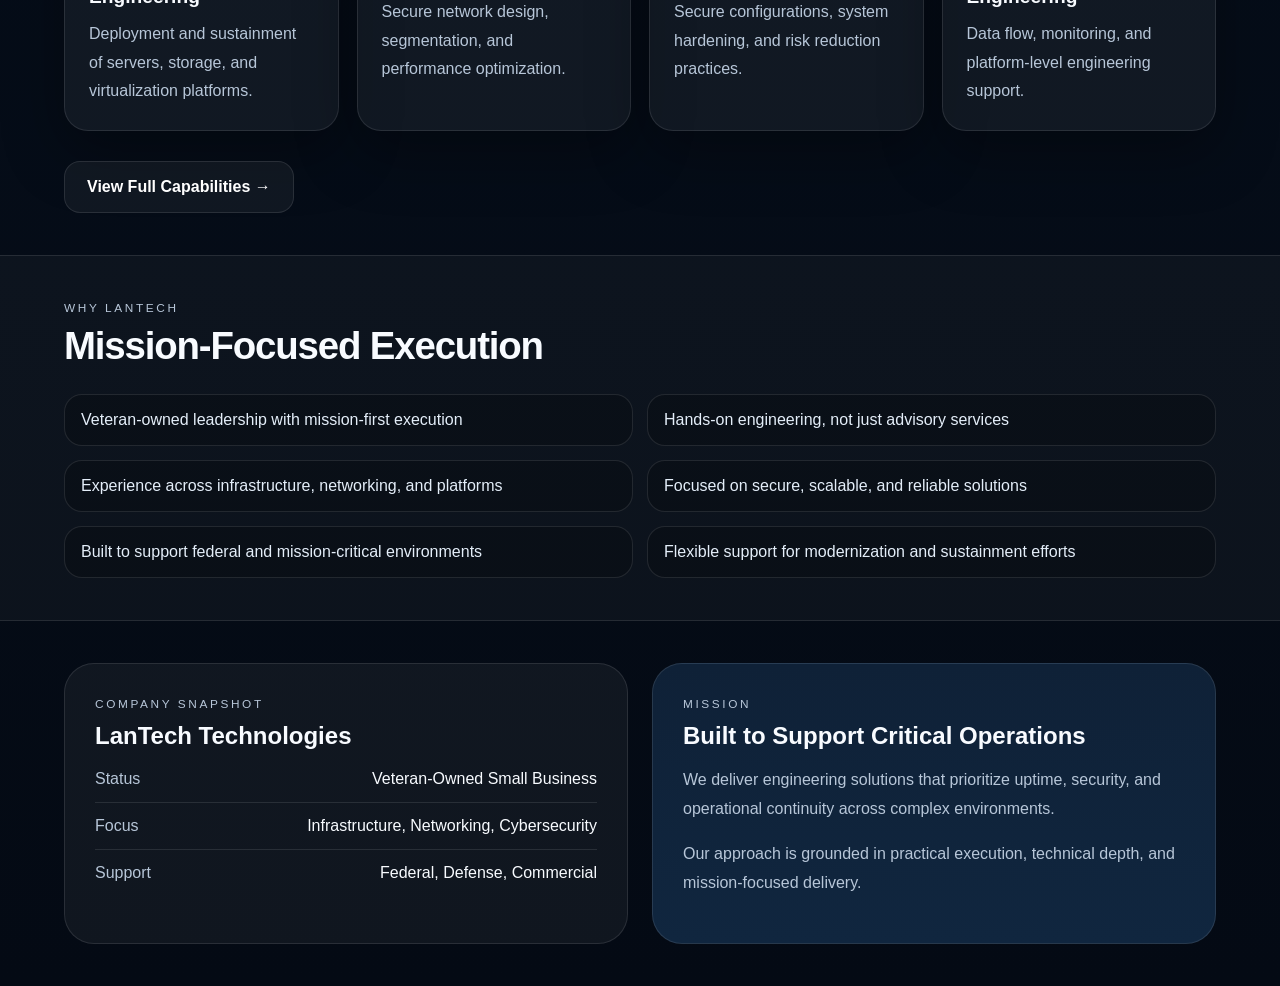
==== commit 0a591b0e: "Update index.html" ====
--- a/index.html
+++ b/index.html
@@ -55,24 +55,26 @@
     </div>
 
     <div class="hero-visual">
-      <div class="hero-visual-wrap">
-        <img src="vosb-logo.png" alt="Veteran-Owned Small Business" class="vosb-logo">
-
-        
-
-        <div class="hero-visual">
   <div class="hero-visual-wrap">
 
-    <img src="vosb-logo.png" alt="Veteran-Owned Small Business" class="vosb-logo">
-
-    <div class="cred-badge">
-      <span class="cred-dot"></span>
-      <span class="cred-text">VOSB Certified</span>
-    </div>
-
-    <div class="cred-meta">
-      <div><strong>UEI:</strong> ADD-YOUR-UEI</div>
-      <div><strong>CAGE:</strong> ADD-YOUR-CAGE</div>
+    <div class="about-card alt" style="max-width: 420px; text-align: left;">
+      <span class="kicker">Federal Support</span>
+
+      <h3 style="margin-top:10px;">
+        Built for Mission Environments
+      </h3>
+
+      <p>
+        LanTech Technologies supports federal, defense, and commercial organizations
+        requiring dependable infrastructure, disciplined execution, and secure
+        engineering support.
+      </p>
+
+      <p style="margin-bottom:0;">
+        For classified and controlled work, support is extended through KaRDS,
+        a wholly owned subsidiary that maintains an active Facility Clearance (FCL).
+      </p>
+
     </div>
 
   </div>
--- a/styles.css
+++ b/styles.css
@@ -463,81 +463,17 @@
   filter:drop-shadow(0 14px 30px rgba(0,0,0,.35));
 }
 
-.tech-visual-card{
-  position:relative;
-  width:320px;
-  height:220px;
-  border:1px solid rgba(255,255,255,.10);
-  border-radius:28px;
-  background:
-    radial-gradient(circle at center, rgba(37,99,235,.18), transparent 60%),
-    linear-gradient(180deg, rgba(255,255,255,.05), rgba(255,255,255,.02));
-  box-shadow:var(--shadow);
-  overflow:hidden;
-}
-
-.tech-visual-card::before{
-  content:"";
-  position:absolute;
-  inset:0;
-  background-image:
-    linear-gradient(rgba(255,255,255,.04) 1px, transparent 1px),
-    linear-gradient(90deg, rgba(255,255,255,.04) 1px, transparent 1px);
-  background-size:32px 32px;
-  opacity:.35;
-}
-
-.tech-node{
-  position:absolute;
-  width:14px;
-  height:14px;
-  border-radius:50%;
-  background:linear-gradient(135deg, var(--green), var(--blue));
-  box-shadow:0 0 18px rgba(37,99,235,.45);
-  z-index:2;
-}
-
-.node-1{top:42px;left:52px}
-.node-2{top:68px;right:74px}
-.node-3{bottom:54px;left:96px}
-.node-4{bottom:34px;right:54px}
-
-.tech-line{
-  position:absolute;
-  height:2px;
-  background:linear-gradient(90deg, rgba(16,185,129,.5), rgba(37,99,235,.65));
-  transform-origin:left center;
-  z-index:1;
-}
-
-.line-1{
-  top:49px;
-  left:66px;
-  width:170px;
-  transform:rotate(8deg);
-}
-
-.line-2{
-  top:78px;
-  left:62px;
-  width:110px;
-  transform:rotate(48deg);
-}
-
-.line-3{
-  bottom:47px;
-  left:108px;
-  width:125px;
-  transform:rotate(-8deg);
-}
-
-.hero-side-copy{
-  max-width:420px;
-  color:var(--muted);
-  line-height:1.8;
-  text-align:center;
-  margin:0;
-}
+
+
+
+
+
+
+
+
+
+
+
 
 @media (max-width: 1024px){
   .hero-visual-wrap{
@@ -617,3 +553,60 @@
     text-align: left;
   }
 }
+.hero-visual {
+  display: flex;
+  align-items: center;
+  justify-content: center;
+}
+
+.hero-visual-wrap {
+  display: flex;
+  flex-direction: column;
+  align-items: center;
+  gap: 18px;
+  text-align: center;
+}
+
+.vosb-logo {
+  width: 180px;
+  height: auto;
+  display: block;
+}
+
+.cred-badge {
+  display: inline-flex;
+  align-items: center;
+  gap: 10px;
+  padding: 10px 16px;
+  border-radius: 999px;
+  border: 1px solid rgba(16,185,129,.28);
+  background: rgba(16,185,129,.10);
+  color: #baf7dd;
+  font-size: 0.95rem;
+  font-weight: 700;
+  box-shadow: 0 10px 24px rgba(0,0,0,.18);
+}
+
+.cred-dot {
+  width: 10px;
+  height: 10px;
+  border-radius: 50%;
+  background: linear-gradient(135deg, var(--green), var(--blue));
+  box-shadow: 0 0 12px rgba(37,99,235,.45);
+}
+
+.cred-text {
+  letter-spacing: 0.02em;
+}
+
+.cred-meta {
+  display: grid;
+  gap: 6px;
+  color: var(--muted);
+  font-size: 0.95rem;
+  line-height: 1.5;
+}
+
+.cred-meta strong {
+  color: #ffffff;
+}
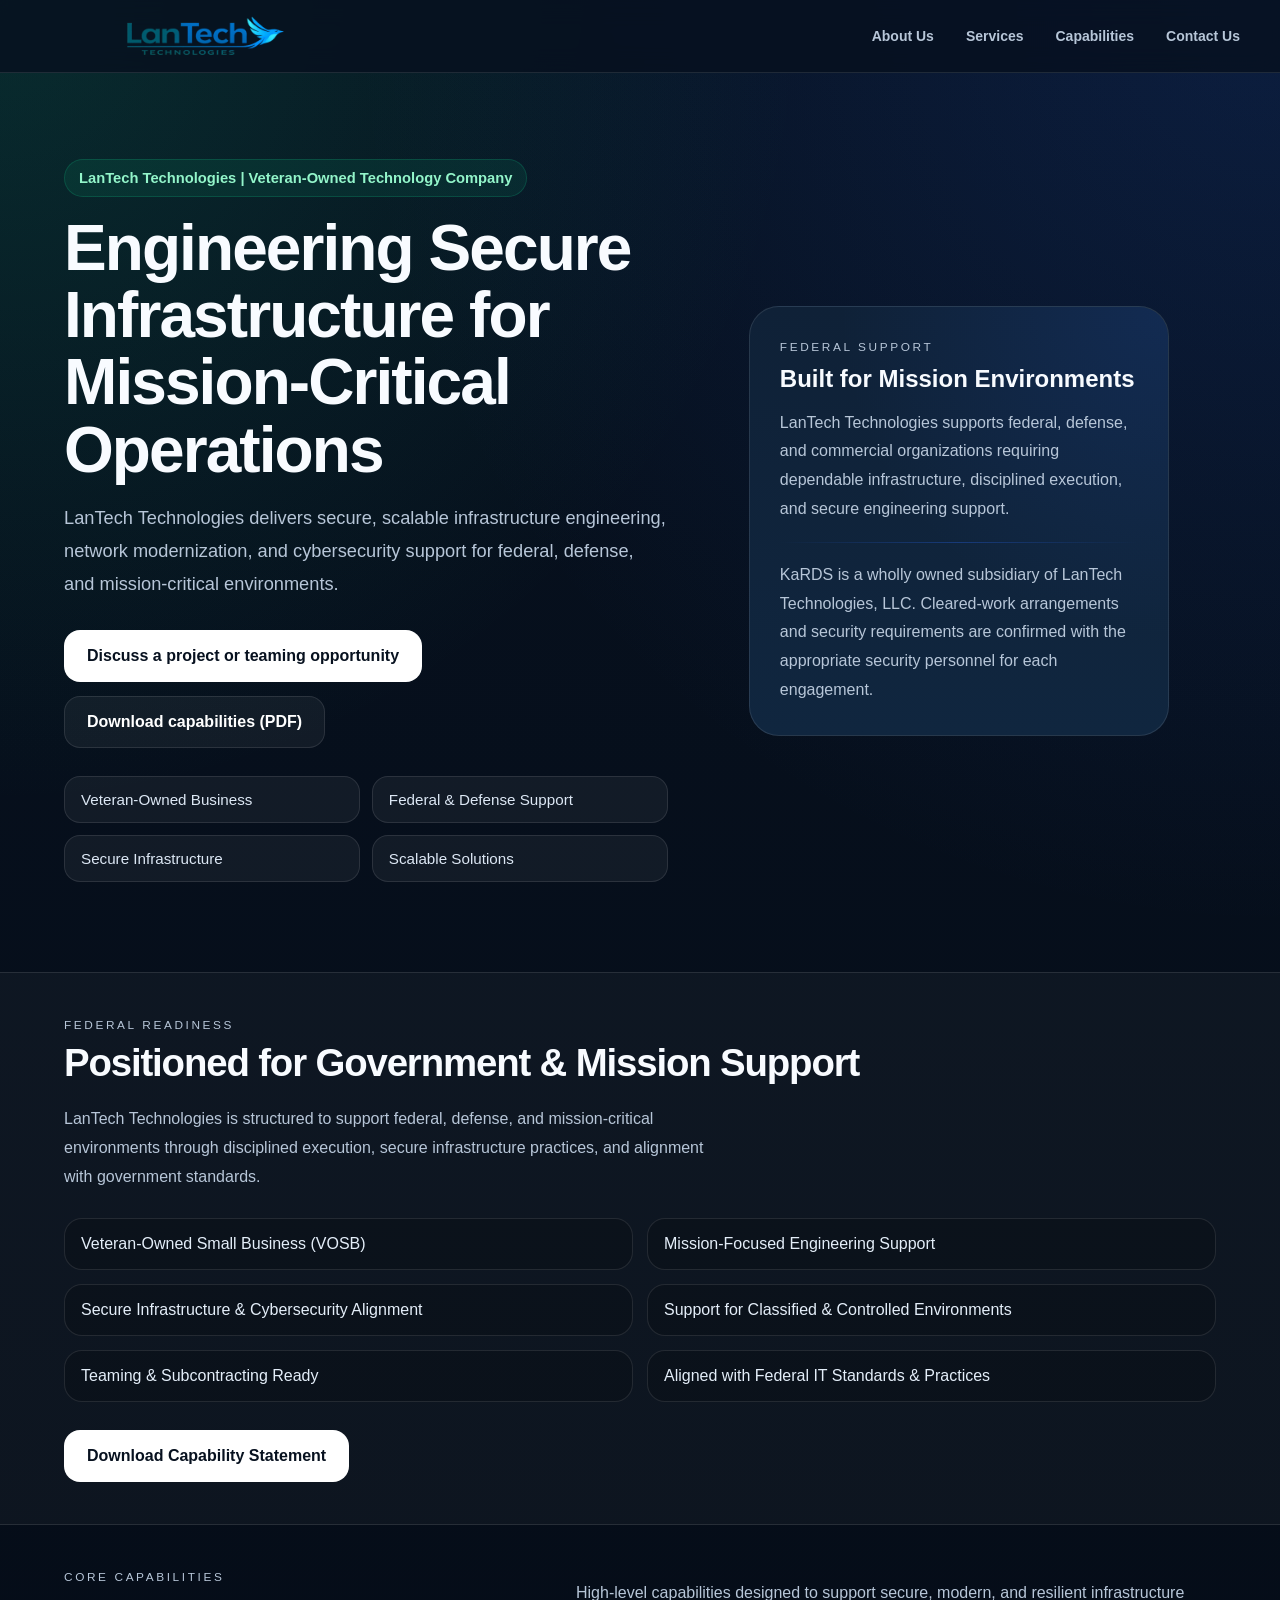
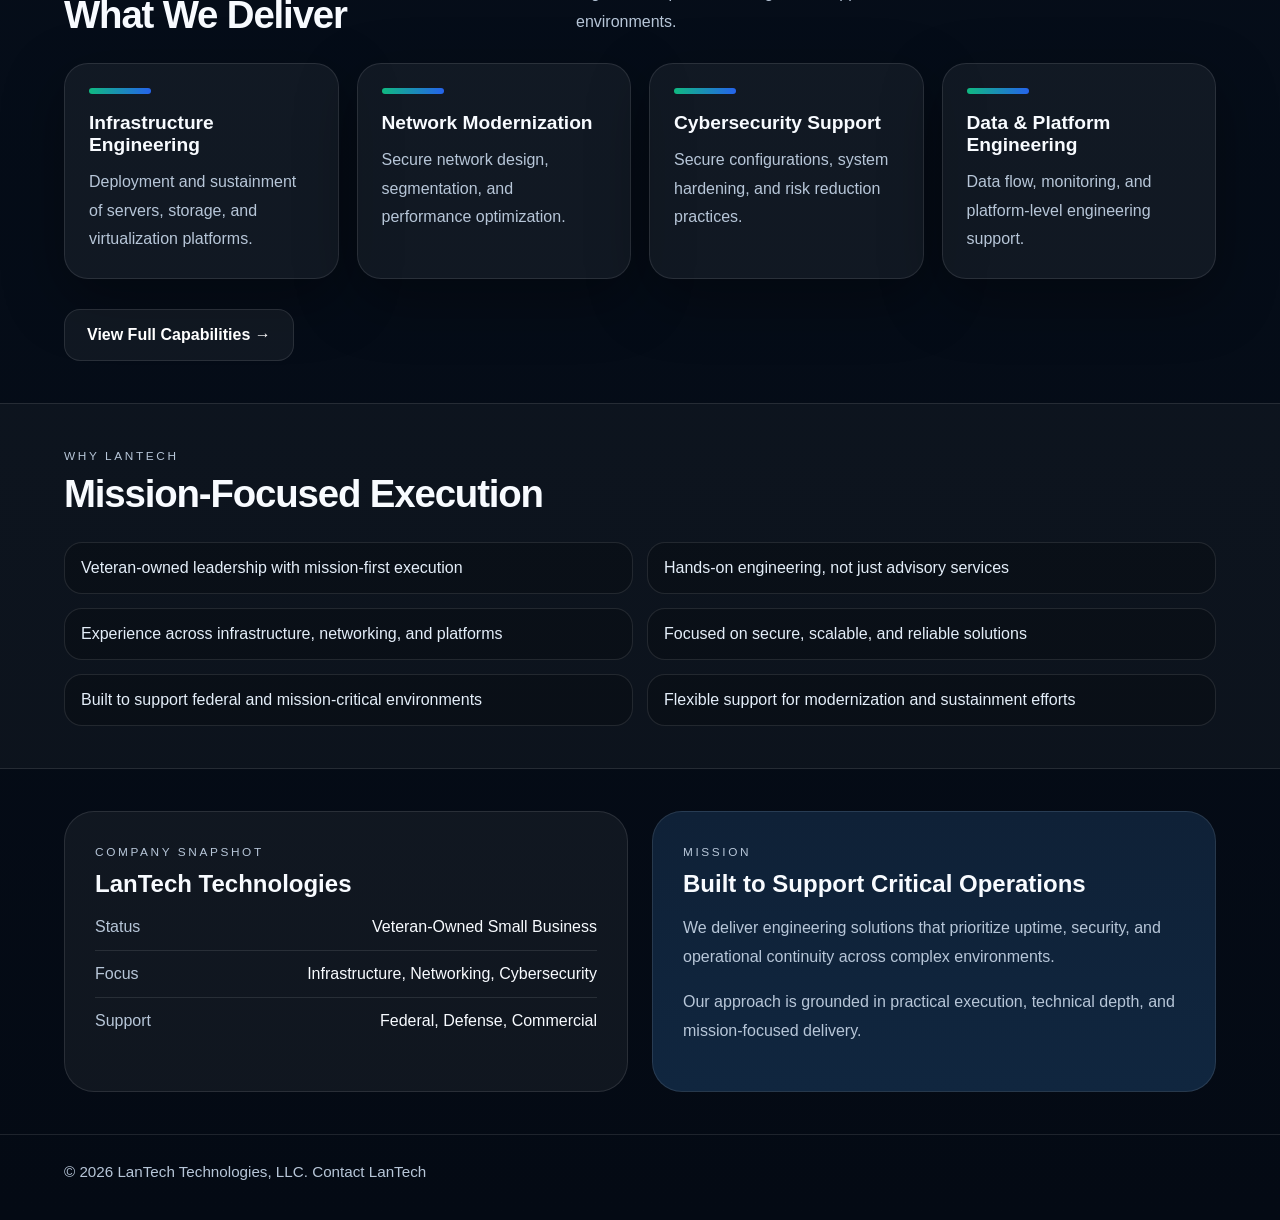
==== commit 8e92d625: "Add files via upload Update website navigation, capabilities, and accessibility" ====
--- a/index.html
+++ b/index.html
@@ -1,251 +1,206 @@
-<!doctype html>
+<!DOCTYPE html>
+
 <html lang="en">
 <head>
-  <meta charset="utf-8"/>
-  <meta name="viewport" content="width=device-width,initial-scale=1"/>
-  <title>LanTech Technologies | Mission-Focused Infrastructure & Engineering</title>
-<meta name="description" content="LanTech Technologies delivers secure, scalable infrastructure engineering, cybersecurity, networking, and mission-focused technical support for federal, defense, and commercial environments."/>
-  <link rel="stylesheet" href="styles.css">
-</head>
-
-<body>
-
+<meta charset="utf-8"/>
+<meta content="width=device-width,initial-scale=1" name="viewport"/>
+<title>LanTech Technologies | Mission-Focused Infrastructure &amp; Engineering</title>
+<meta content="LanTech Technologies, LLC: veteran-owned infrastructure engineering, Windows and Linux administration, Hyper-V, storage, networking, and Apache NiFi operations. Contact us for teaming and project support." name="description"/>
+<link href="styles.css" rel="stylesheet"/>
+<link href="https://lantechtechnologies.com/" rel="canonical"/></head>
+<body><a class="skip-link" href="#main-content">Skip to main content</a>
 <header class="site-header">
-  <div class="container nav">
-    <a href="#top" class="brand">
-      <img src="lantech-logo.png" alt="LanTech Technologies" class="brand-logo">
-    </a>
-
-    <nav class="nav-links">
-      <a href="about.html">About Us</a>
-      <a href="services.html">Services</a>
-      <a href="capabilities.html">Capabilities</a>
-      <a href="contact.html">Contact Us</a>
-    </nav>
-  </div>
+<div class="container nav">
+<a class="brand" href="/">
+<img alt="LanTech Technologies" class="brand-logo" decoding="async" src="lantech-logo.png"/>
+</a>
+<nav aria-label="Main navigation" class="nav-links"><a href="about.html">About Us</a><a href="services.html">Services</a><a href="capabilities.html">Capabilities</a><a href="contact.html">Contact Us</a></nav>
+</div>
 </header>
-
-<main>
-
-  <!-- HERO -->
-  <section id="top" class="hero">
-  <div class="container hero-grid">
-
-    <div>
-      <span class="eyebrow">
+<main id="main-content">
+<!-- HERO -->
+<section class="hero" id="top">
+<div class="container hero-grid">
+<div>
+<span class="eyebrow">
         LanTech Technologies | Veteran-Owned Technology Company
       </span>
-
-      <h1>
+<h1>
         Engineering Secure Infrastructure for Mission-Critical Operations
       </h1>
-
-      <p class="lead">
+<p class="lead">
         LanTech Technologies delivers secure, scalable infrastructure engineering,
         network modernization, and cybersecurity support for federal, defense,
         and mission-critical environments.
-      </p>
+      </p><div class="cta-row"><a class="btn primary" href="contact.html">Discuss a project or teaming opportunity</a><a class="btn secondary" download="" href="lantech-capability-statement.pdf">Download capabilities (PDF)</a></div>
+<div class="hero-badges">
+<div class="badge">Veteran-Owned Business</div>
+<div class="badge">Federal &amp; Defense Support</div>
+<div class="badge">Secure Infrastructure</div>
+<div class="badge">Scalable Solutions</div>
+</div>
+</div>
+<div class="hero-visual">
+<div class="hero-visual-wrap">
+<div class="about-card alt" style="max-width: 420px; text-align: left;">
+<span class="kicker">Federal Support</span>
+<h2 style="margin-top:10px;">
+        Built for Mission Environments
+      </h2>
+<p>
+  LanTech Technologies supports federal, defense, and commercial organizations
+  requiring dependable infrastructure, disciplined execution, and secure
+  engineering support.
+</p>
+<div class="hero-divider"></div>
+<p style="margin-bottom:0;">
+  KaRDS is a wholly owned subsidiary of LanTech Technologies, LLC. Cleared-work arrangements and security requirements are confirmed with the appropriate security personnel for each engagement.
+</p>
+</div>
+</div>
+</div>
+<!-- TECH VISUAL -->
+<!-- SUPPORT TEXT -->
+<p class="hero-side-copy">
+</p>
+</div>
 
-      <div class="hero-badges">
-        <div class="badge">Veteran-Owned Business</div>
-        <div class="badge">Federal & Defense Support</div>
-        <div class="badge">Secure Infrastructure</div>
-        <div class="badge">Scalable Solutions</div>
-      </div>
-    </div>
+</section>
 
-    <div class="hero-visual">
-  <div class="hero-visual-wrap">
-
-    <div class="about-card alt" style="max-width: 420px; text-align: left;">
-      <span class="kicker">Federal Support</span>
-
-      <h3 style="margin-top:10px;">
-        Built for Mission Environments
-      </h3>
-
-      <p>
-        LanTech Technologies supports federal, defense, and commercial organizations
-        requiring dependable infrastructure, disciplined execution, and secure
-        engineering support.
-      </p>
-
-      <p style="margin-bottom:0;">
-        For classified and controlled work, support is extended through KaRDS,
-        a wholly owned subsidiary that maintains an active Facility Clearance (FCL).
-      </p>
-
-    </div>
-
-  </div>
-</div>
-
-    <!-- TECH VISUAL -->
-    
-
-    <!-- SUPPORT TEXT -->
-    <p class="hero-side-copy">
-     
-    </p>
-
-  </div>
-</div>
-</section>
-  </section>
-
-  <!-- ABOUT -->
-  
+<!-- ABOUT -->
 <section class="band">
-  <div class="container">
-
-    <div class="section-head">
-      <div>
-        <span class="kicker">Federal Readiness</span>
-        <h2>Positioned for Government & Mission Support</h2>
-      </div>
-      <p>
+<div class="container">
+<div class="section-head">
+<div>
+<span class="kicker">Federal Readiness</span>
+<h2>Positioned for Government &amp; Mission Support</h2>
+</div>
+<p>
         LanTech Technologies is structured to support federal, defense, and
         mission-critical environments through disciplined execution, secure
         infrastructure practices, and alignment with government standards.
       </p>
-    </div>
-
-    <div class="list-grid">
-      <div>Veteran-Owned Small Business (VOSB)</div>
-      <div>Mission-Focused Engineering Support</div>
-      <div>Secure Infrastructure & Cybersecurity Alignment</div>
-      <div>Support for Classified & Controlled Environments</div>
-      <div>Teaming & Subcontracting Ready</div>
-      <div>Aligned with Federal IT Standards & Practices</div>
-    </div>
-
-    <div class="cta-row" style="margin-top: 28px;">
-      <a href="lantech-capability-statement.pdf" class="btn primary" target="_blank">
+</div>
+<div class="list-grid">
+<div>Veteran-Owned Small Business (VOSB)</div>
+<div>Mission-Focused Engineering Support</div>
+<div>Secure Infrastructure &amp; Cybersecurity Alignment</div>
+<div>Support for Classified &amp; Controlled Environments</div>
+<div>Teaming &amp; Subcontracting Ready</div>
+<div>Aligned with Federal IT Standards &amp; Practices</div>
+</div>
+<div class="cta-row" style="margin-top: 28px;">
+<a class="btn primary" download="" href="lantech-capability-statement.pdf" target="_blank">
         Download Capability Statement
       </a>
-    </div>
-
-  </div>
-</section>
-  <!-- CORE CAPABILITIES (SUMMARY) -->
-  <section>
-    <div class="container">
-      <div class="section-head">
-        <div>
-          <span class="kicker">Core Capabilities</span>
-          <h2>What We Deliver</h2>
-        </div>
-        <p>
+</div>
+</div>
+</section>
+<!-- CORE CAPABILITIES (SUMMARY) -->
+<section>
+<div class="container">
+<div class="section-head">
+<div>
+<span class="kicker">Core Capabilities</span>
+<h2>What We Deliver</h2>
+</div>
+<p>
           High-level capabilities designed to support secure, modern, and resilient
           infrastructure environments.
         </p>
-      </div>
-
-      <div class="cards">
-        <div class="card">
-          <div class="bar"></div>
-          <h3>Infrastructure Engineering</h3>
-          <p>
+</div>
+<div class="cards">
+<div class="card">
+<div class="bar"></div>
+<h3>Infrastructure Engineering</h3>
+<p>
             Deployment and sustainment of servers, storage, and virtualization platforms.
           </p>
-        </div>
-
-        <div class="card">
-          <div class="bar"></div>
-          <h3>Network Modernization</h3>
-          <p>
+</div>
+<div class="card">
+<div class="bar"></div>
+<h3>Network Modernization</h3>
+<p>
             Secure network design, segmentation, and performance optimization.
           </p>
-        </div>
-
-        <div class="card">
-          <div class="bar"></div>
-          <h3>Cybersecurity Support</h3>
-          <p>
+</div>
+<div class="card">
+<div class="bar"></div>
+<h3>Cybersecurity Support</h3>
+<p>
             Secure configurations, system hardening, and risk reduction practices.
           </p>
-        </div>
-
-        <div class="card">
-          <div class="bar"></div>
-          <h3>Data & Platform Engineering</h3>
-          <p>
+</div>
+<div class="card">
+<div class="bar"></div>
+<h3>Data &amp; Platform Engineering</h3>
+<p>
             Data flow, monitoring, and platform-level engineering support.
           </p>
-        </div>
-      </div>
-
-      <div class="cta-row" style="margin-top:30px;">
-        <a href="capabilities.html" class="btn secondary">
+</div>
+</div>
+<div class="cta-row" style="margin-top:30px;">
+<a class="btn secondary" href="capabilities.html">
           View Full Capabilities →
         </a>
-      </div>
-    </div>
-  </section>
-
-  <!-- DIFFERENTIATORS -->
-  <section class="band">
-    <div class="container">
-      <div class="section-head">
-        <div>
-          <span class="kicker">Why LanTech</span>
-          <h2>Mission-Focused Execution</h2>
-        </div>
-      </div>
-
-      <div class="list-grid">
-        <div>Veteran-owned leadership with mission-first execution</div>
-        <div>Hands-on engineering, not just advisory services</div>
-        <div>Experience across infrastructure, networking, and platforms</div>
-        <div>Focused on secure, scalable, and reliable solutions</div>
-        <div>Built to support federal and mission-critical environments</div>
-        <div>Flexible support for modernization and sustainment efforts</div>
-      </div>
-    </div>
-  </section>
-
-  <!-- COMPANY SNAPSHOT -->
-  <section>
-    <div class="container about-grid">
-      <div class="about-card">
-        <span class="kicker">Company Snapshot</span>
-        <h2>LanTech Technologies</h2>
-
-        <div class="profile-list">
-          <div class="profile-row">
-            <span>Status</span>
-            <span>Veteran-Owned Small Business</span>
-          </div>
-          <div class="profile-row">
-            <span>Focus</span>
-            <span>Infrastructure, Networking, Cybersecurity</span>
-          </div>
-          <div class="profile-row">
-            <span>Support</span>
-            <span>Federal, Defense, Commercial</span>
-          </div>
-        </div>
-      </div>
-
-      <div class="about-card alt">
-        <span class="kicker">Mission</span>
-        <h2>Built to Support Critical Operations</h2>
-        <p>
+</div>
+</div>
+</section>
+<!-- DIFFERENTIATORS -->
+<section class="band">
+<div class="container">
+<div class="section-head">
+<div>
+<span class="kicker">Why LanTech</span>
+<h2>Mission-Focused Execution</h2>
+</div>
+</div>
+<div class="list-grid">
+<div>Veteran-owned leadership with mission-first execution</div>
+<div>Hands-on engineering, not just advisory services</div>
+<div>Experience across infrastructure, networking, and platforms</div>
+<div>Focused on secure, scalable, and reliable solutions</div>
+<div>Built to support federal and mission-critical environments</div>
+<div>Flexible support for modernization and sustainment efforts</div>
+</div>
+</div>
+</section>
+<!-- COMPANY SNAPSHOT -->
+<section>
+<div class="container about-grid">
+<div class="about-card">
+<span class="kicker">Company Snapshot</span>
+<h2>LanTech Technologies</h2>
+<div class="profile-list">
+<div class="profile-row">
+<span>Status</span>
+<span>Veteran-Owned Small Business</span>
+</div>
+<div class="profile-row">
+<span>Focus</span>
+<span>Infrastructure, Networking, Cybersecurity</span>
+</div>
+<div class="profile-row">
+<span>Support</span>
+<span>Federal, Defense, Commercial</span>
+</div>
+</div>
+</div>
+<div class="about-card alt">
+<span class="kicker">Mission</span>
+<h2>Built to Support Critical Operations</h2>
+<p>
           We deliver engineering solutions that prioritize uptime, security, and
           operational continuity across complex environments.
         </p>
-        <p>
+<p>
           Our approach is grounded in practical execution, technical depth, and
           mission-focused delivery.
         </p>
-      </div>
-    </div>
-  </section>
-
-  <!-- CTA -->
-  
-
+</div>
+</div>
+</section>
+<!-- CTA -->
 </main>
-
-</body>
+<footer><div class="container">© 2026 LanTech Technologies, LLC. <a href="contact.html">Contact LanTech</a></div></footer></body>
 </html>
--- a/styles.css
+++ b/styles.css
@@ -610,3 +610,60 @@
 .cred-meta strong {
   color: #ffffff;
 }
+/* ===== HERO CARD ENHANCEMENTS ===== */
+
+/* Subtle divider line */
+.hero-divider {
+  height: 1px;
+  width: 100%;
+  margin: 18px 0;
+  background: linear-gradient(
+    to right,
+    transparent,
+    rgba(37,99,235,.35),
+    transparent
+  );
+}
+
+/* Glow effect behind the card */
+.hero-visual .about-card {
+  position: relative;
+  overflow: hidden;
+}
+
+.hero-visual .about-card::before {
+  content: "";
+  position: absolute;
+  inset: -1px;
+  border-radius: 20px;
+  background: radial-gradient(
+    circle at top right,
+    rgba(37,99,235,.25),
+    transparent 55%
+  );
+  opacity: 0.6;
+  z-index: 0;
+}
+
+.hero-visual .about-card > * {
+  position: relative;
+  z-index: 1;
+}
+
+/* Slight hover lift (optional but nice) */
+.hero-visual .about-card:hover {
+  transform: translateY(-4px);
+  transition: 0.3s ease;
+}
+
+/* Accessibility, navigation and mobile corrections - October 26, 2026 */
+.skip-link{position:fixed;top:-100px;left:16px;background:#fff;color:#07111f;padding:14px 18px;z-index:2000;border-radius:8px}
+.skip-link:focus{top:12px}
+a:focus-visible{outline:3px solid #93f5ca;outline-offset:5px}
+main{scroll-margin-top:110px}section{scroll-margin-top:110px}
+.brand-logo{filter:brightness(1.4)}
+.card h2{font-size:1.2rem;margin:0 0 12px}
+.contact-card a:not(.btn){text-decoration:underline;text-underline-offset:3px}
+@media(max-width:900px){.site-header .container{padding:10px 18px}.nav{gap:4px}.brand{margin-right:0}.nav-links{margin-left:0;gap:8px 18px;justify-content:flex-start;width:100%}.nav-links a{display:inline-flex;align-items:center;min-height:44px}.hero{padding-top:36px}}
+@media(max-width:480px){h1{font-size:clamp(2rem,9vw,2.6rem);overflow-wrap:anywhere}.eyebrow{font-size:.8rem}.about-card,.contact-card{padding:22px}.cta-row .btn{width:100%;text-align:center}.hero-grid,.band-grid,.contact-grid,.about-grid{min-width:0}.lead{font-size:1.05rem}}
+@media(prefers-reduced-motion:reduce){html{scroll-behavior:auto}*,*::before,*::after{transition:none!important;animation:none!important}}
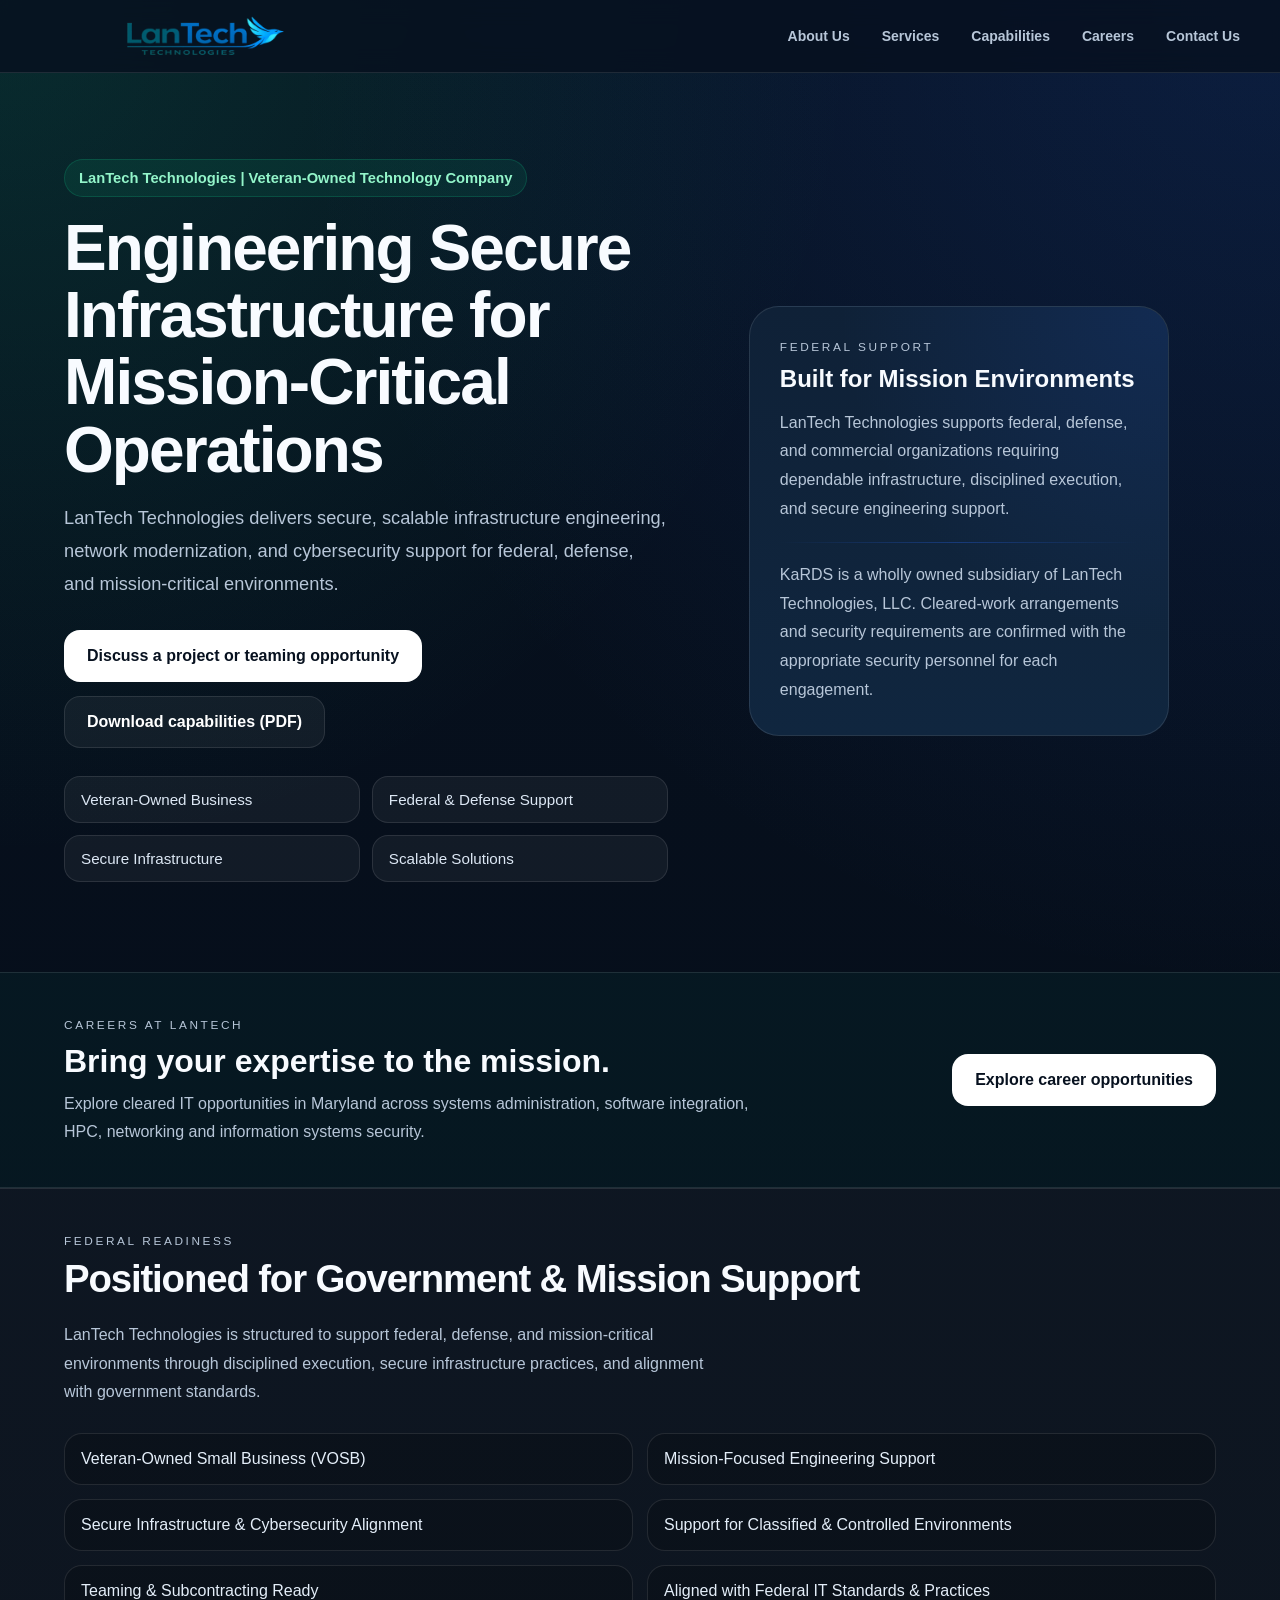
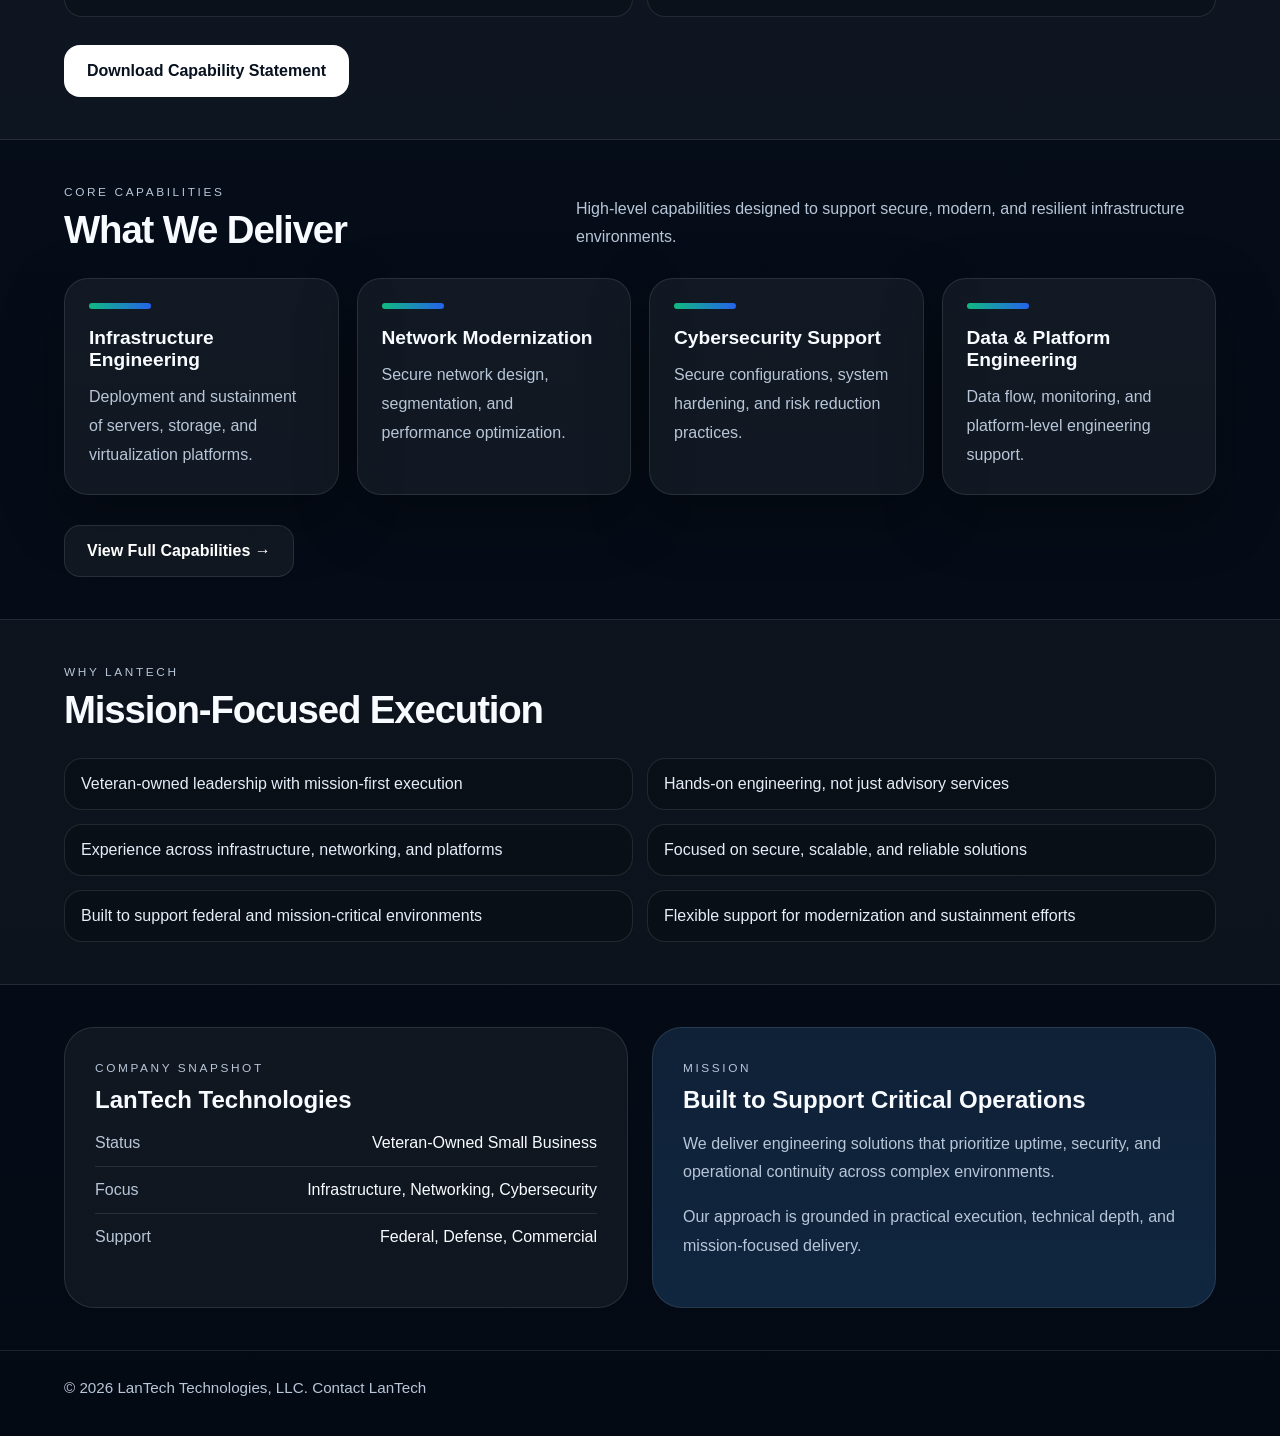
==== commit db18a3cb: "Add cleared IT careers page and recruiting navigation List 16 openings across nine role categories f" ====
--- a/index.html
+++ b/index.html
@@ -7,6 +7,7 @@
 <title>LanTech Technologies | Mission-Focused Infrastructure &amp; Engineering</title>
 <meta content="LanTech Technologies, LLC: veteran-owned infrastructure engineering, Windows and Linux administration, Hyper-V, storage, networking, and Apache NiFi operations. Contact us for teaming and project support." name="description"/>
 <link href="styles.css" rel="stylesheet"/>
+<link href="careers.css" rel="stylesheet"/>
 <link href="https://lantechtechnologies.com/" rel="canonical"/></head>
 <body><a class="skip-link" href="#main-content">Skip to main content</a>
 <header class="site-header">
@@ -14,7 +15,7 @@
 <a class="brand" href="/">
 <img alt="LanTech Technologies" class="brand-logo" decoding="async" src="lantech-logo.png"/>
 </a>
-<nav aria-label="Main navigation" class="nav-links"><a href="about.html">About Us</a><a href="services.html">Services</a><a href="capabilities.html">Capabilities</a><a href="contact.html">Contact Us</a></nav>
+<nav aria-label="Main navigation" class="nav-links"><a href="about.html">About Us</a><a href="services.html">Services</a><a href="capabilities.html">Capabilities</a><a href="careers.html">Careers</a><a href="contact.html">Contact Us</a></nav>
 </div>
 </header>
 <main id="main-content">
@@ -66,6 +67,7 @@
 </div>
 
 </section>
+<section class="careers-teaser" aria-labelledby="careers-teaser-title"><div class="container"><div><span class="kicker">Careers at LanTech</span><h2 id="careers-teaser-title">Bring your expertise to the mission.</h2><p>Explore cleared IT opportunities in Maryland across systems administration, software integration, HPC, networking and information systems security.</p></div><a class="btn primary" href="careers.html">Explore career opportunities</a></div></section>
 
 <!-- ABOUT -->
 <section class="band">
--- a/careers.css
+++ b/careers.css
@@ -0,0 +1,46 @@
+/* Careers page: shared site branding, scoped additions. */
+.nav-links a[aria-current="page"]{color:#93f5ca}
+.careers-hero{padding:76px 0 64px}
+.careers-hero-grid{display:grid;grid-template-columns:minmax(0,1.65fr) minmax(270px,1fr);gap:64px;align-items:center}
+.careers-hero h1{font-size:clamp(2.6rem,5vw,4.4rem);max-width:760px}
+.careers-hero h1 span{color:#93f5ca}
+.opportunity-snapshot{background:linear-gradient(145deg,rgba(16,185,129,.12),var(--panel));border:1px solid rgba(147,245,202,.22);padding:32px;border-radius:var(--radius)}
+.snapshot-number{font-size:5rem;font-weight:800;line-height:1.1;margin:20px 0 16px;letter-spacing:-.05em}
+.snapshot-number span{display:block;font-size:1.05rem;letter-spacing:0;font-weight:600;line-height:1.5;margin-top:10px}
+.opportunity-snapshot p{color:var(--muted);line-height:1.65}
+.snapshot-date{border-top:1px solid var(--line);padding-top:20px;line-height:1.5;font-size:1rem}
+.snapshot-note{font-size:1rem;margin-bottom:0}
+.openings-section{padding:58px 0 64px;scroll-margin-top:180px}
+.openings-intro{color:var(--muted);line-height:1.7;max-width:680px}
+.openings-toolbar:not([hidden]){display:flex;align-items:center;flex-wrap:wrap;gap:14px;margin:0 0 28px}
+.openings-toolbar label{font-weight:600}
+.openings-toolbar select{font:inherit;color:var(--text);background:var(--panel);border:1px solid #63758b;border-radius:10px;padding:12px;min-height:46px;max-width:100%}
+.openings-toolbar p{margin:0 0 0 auto;color:var(--muted);font-size:1rem}
+.openings-grid{display:grid;grid-template-columns:repeat(3,minmax(0,1fr));gap:22px}
+.opening-card{display:flex;flex-direction:column;padding:28px;background:linear-gradient(150deg,var(--panel),var(--bg-2));border:1px solid var(--line);border-radius:20px;min-width:0}
+.opening-card[hidden]{display:none}
+.opening-top{display:flex;flex-wrap:wrap;justify-content:space-between;gap:10px;align-items:center;font-size:1rem}
+.role-code{color:#93f5ca;font-weight:700}
+.opening-count{color:var(--muted)}
+.opening-card h3{font-size:1.32rem;line-height:1.35;margin:22px 0 12px}
+.work-focus{color:var(--muted);line-height:1.65;margin:0 0 18px}
+.role-facts{list-style:none;margin:0 0 26px;padding:0;color:#dce7f4;font-size:1rem;line-height:1.65}
+.role-facts li{padding:7px 0;border-top:1px solid var(--line)}
+.interest-link{margin-top:auto}
+.requirements-note{margin-top:32px;border-left:3px solid #10b981;padding:8px 0 8px 22px;max-width:900px}
+.requirements-note h3{margin:0 0 10px;font-size:1.15rem}
+.requirements-note p{color:var(--muted);font-size:1rem;line-height:1.75;margin:8px 0}
+.careers-connect{scroll-margin-top:180px}
+.recruiting-contacts{display:flex;flex-wrap:wrap;gap:28px 64px;margin:24px 0 28px}
+.recruiting-contacts h3{font-size:1.1rem;margin:0 0 10px}
+.recruiting-contacts a{color:#93f5ca;text-decoration:underline;text-underline-offset:4px;overflow-wrap:anywhere;display:inline-flex;align-items:center;min-height:44px}
+.safe-contact{font-size:1rem;line-height:1.7;color:var(--muted);max-width:740px;margin-top:24px}
+.careers-page a:focus-visible,.careers-page select:focus-visible{outline:3px solid #93f5ca;outline-offset:5px}
+.careers-teaser{padding:42px 0;border-top:1px solid var(--line);border-bottom:1px solid var(--line);background:rgba(16,185,129,.05)}
+.careers-teaser .container{display:flex;gap:30px;justify-content:space-between;align-items:center}
+.careers-teaser h2{font-size:clamp(1.6rem,3vw,2rem);margin:10px 0}
+.careers-teaser p{color:var(--muted);line-height:1.7;max-width:700px;margin:0}
+.careers-teaser .btn{flex-shrink:0}
+@media(max-width:1000px){.openings-grid{grid-template-columns:repeat(2,minmax(0,1fr))}.careers-hero-grid{gap:30px}}
+@media(max-width:720px){.careers-hero{padding:38px 0}.careers-hero-grid{grid-template-columns:1fr;gap:28px}.opportunity-snapshot{padding:26px}.snapshot-number{font-size:3.5rem}.openings-grid{grid-template-columns:1fr}.opening-card{padding:24px}.openings-toolbar:not([hidden]){align-items:flex-start;flex-direction:column}.openings-toolbar p{margin:0}.careers-teaser .container{align-items:flex-start;flex-direction:column}.careers-teaser .btn{width:100%}.openings-section{padding-top:38px}}
+@media(prefers-reduced-motion:reduce){html{scroll-behavior:auto}}
